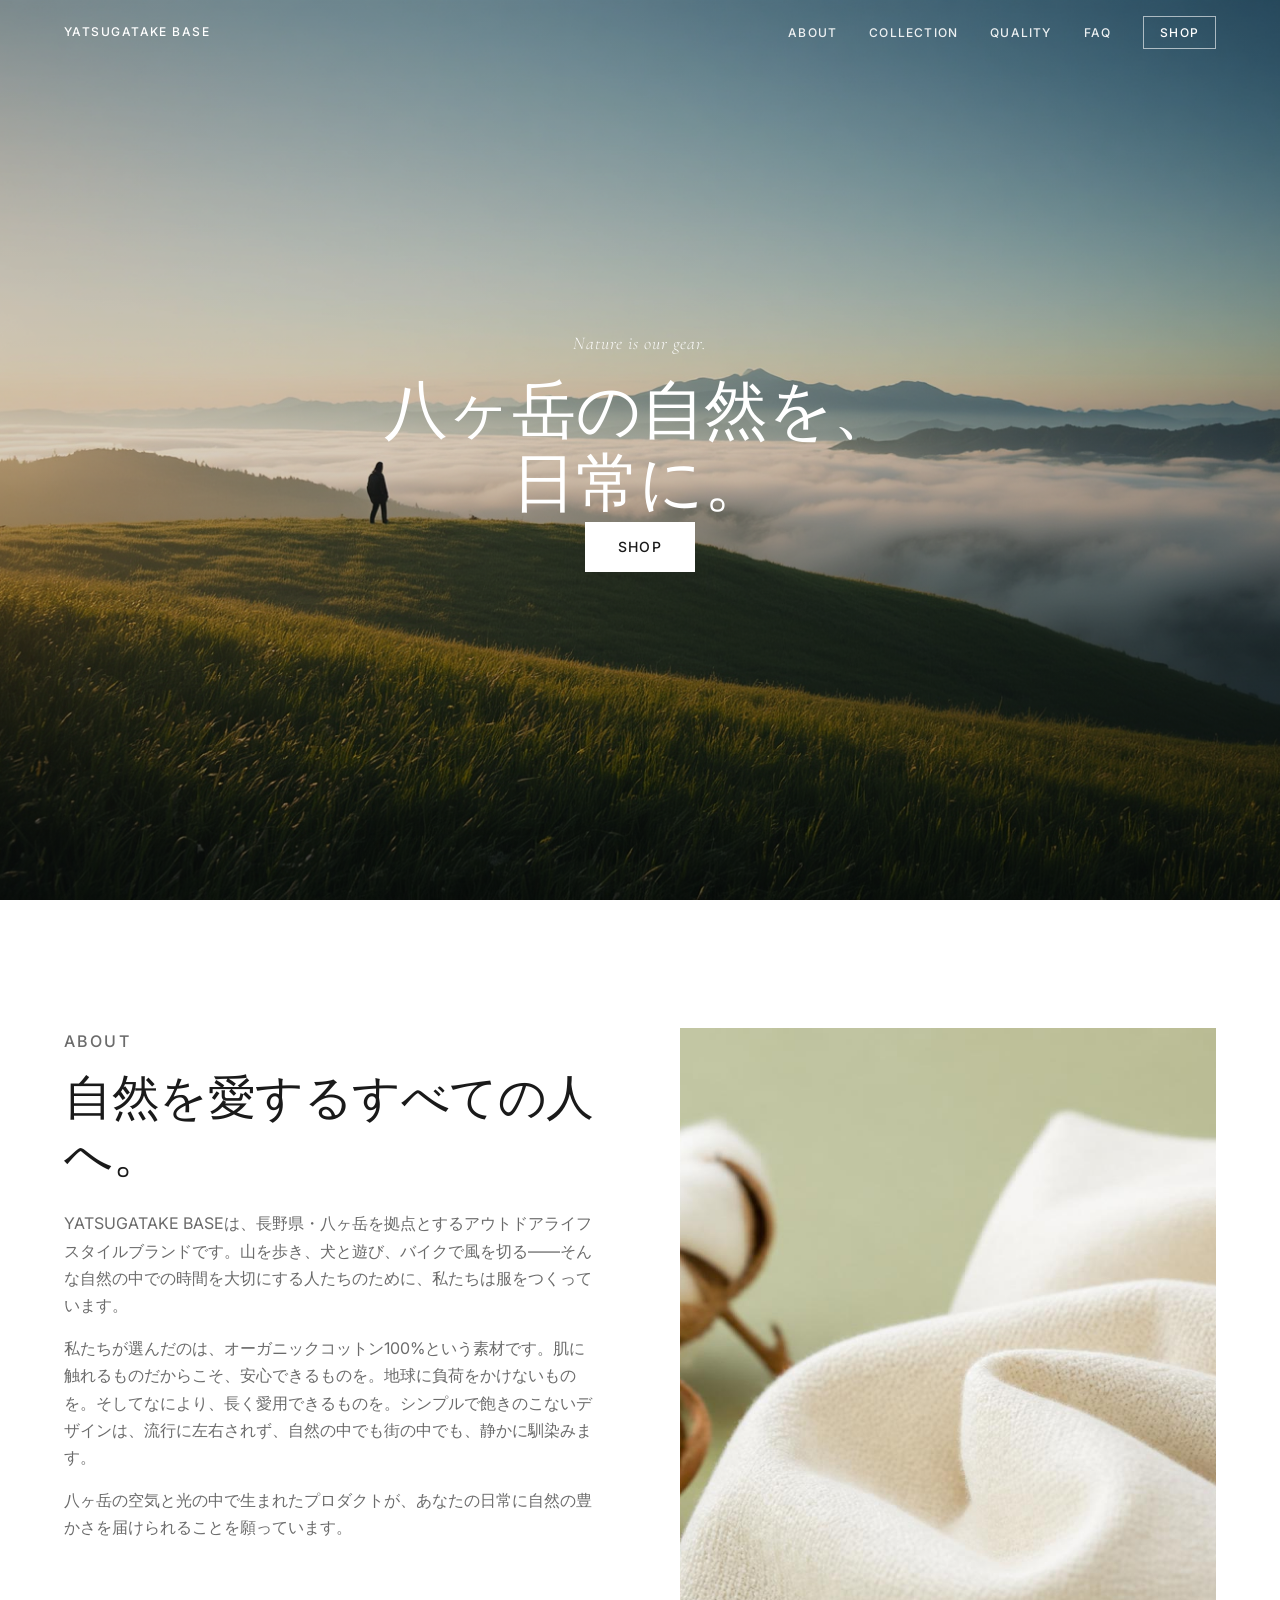
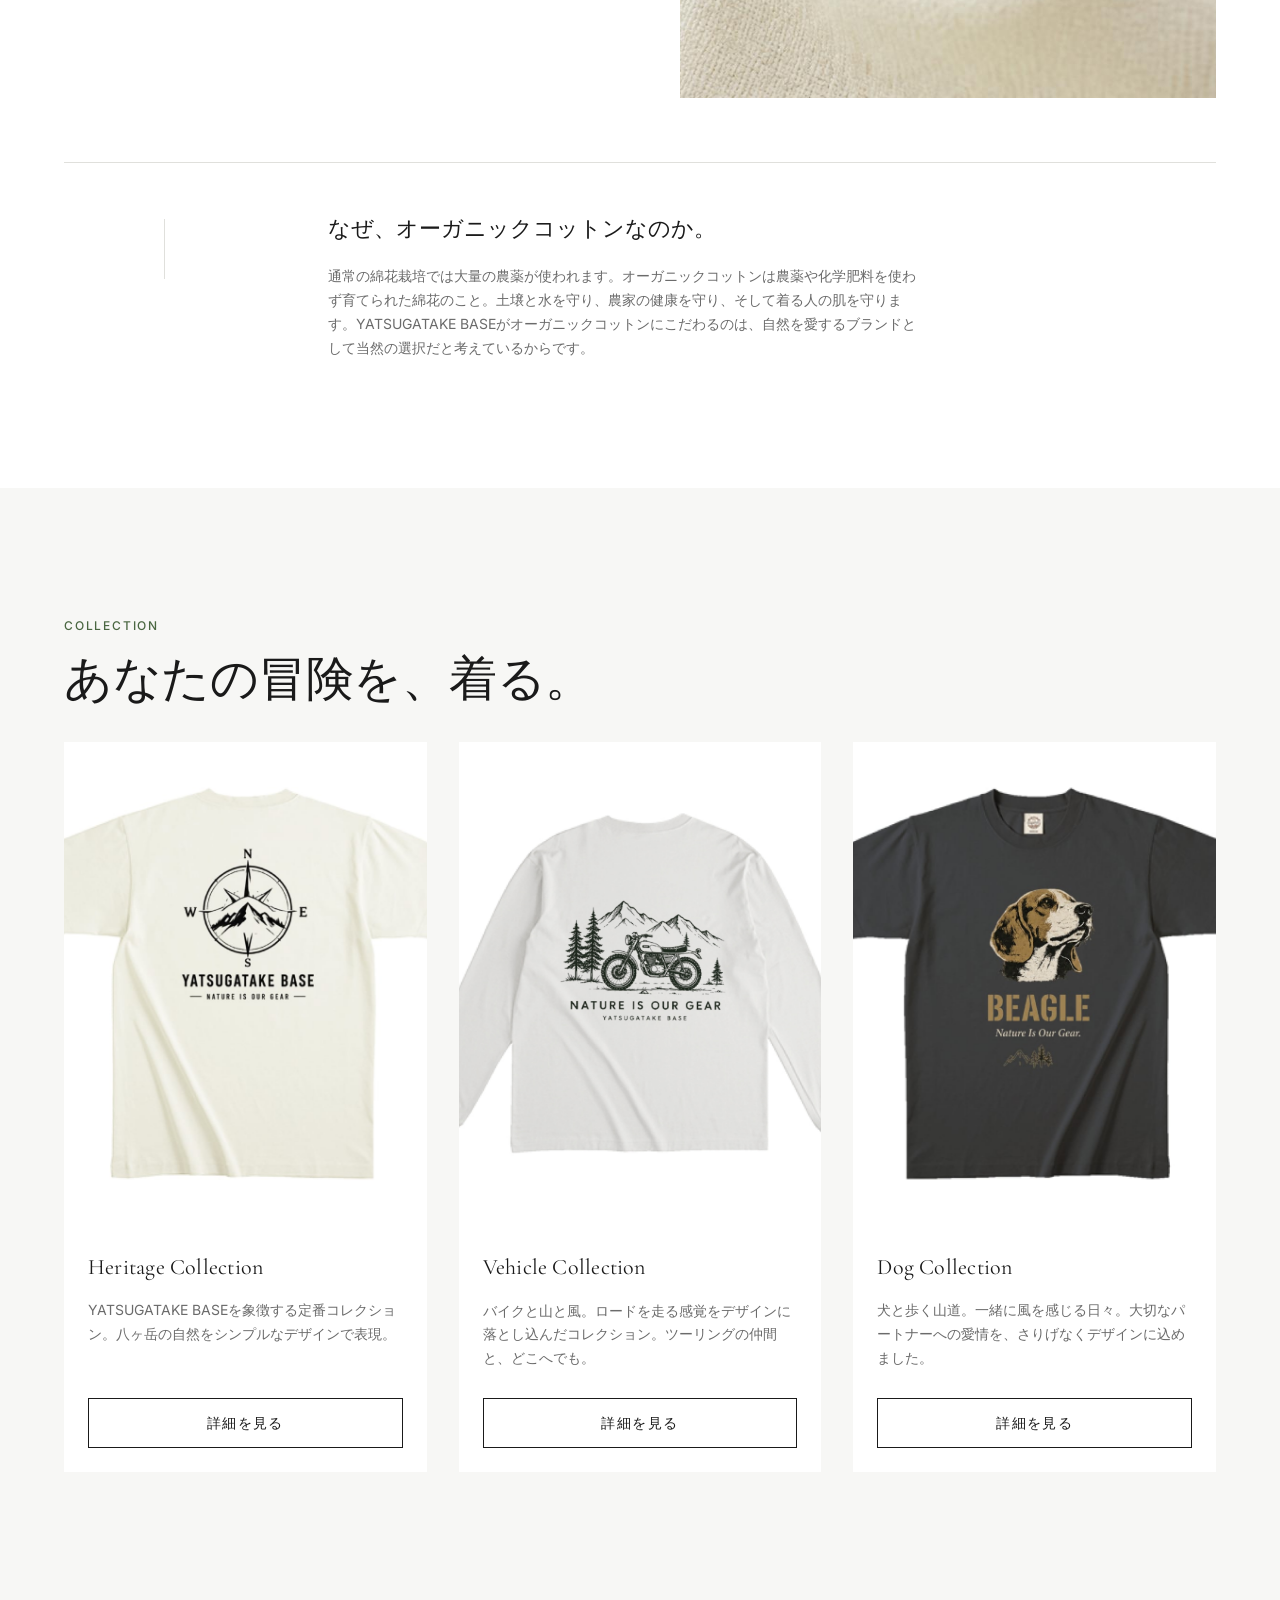
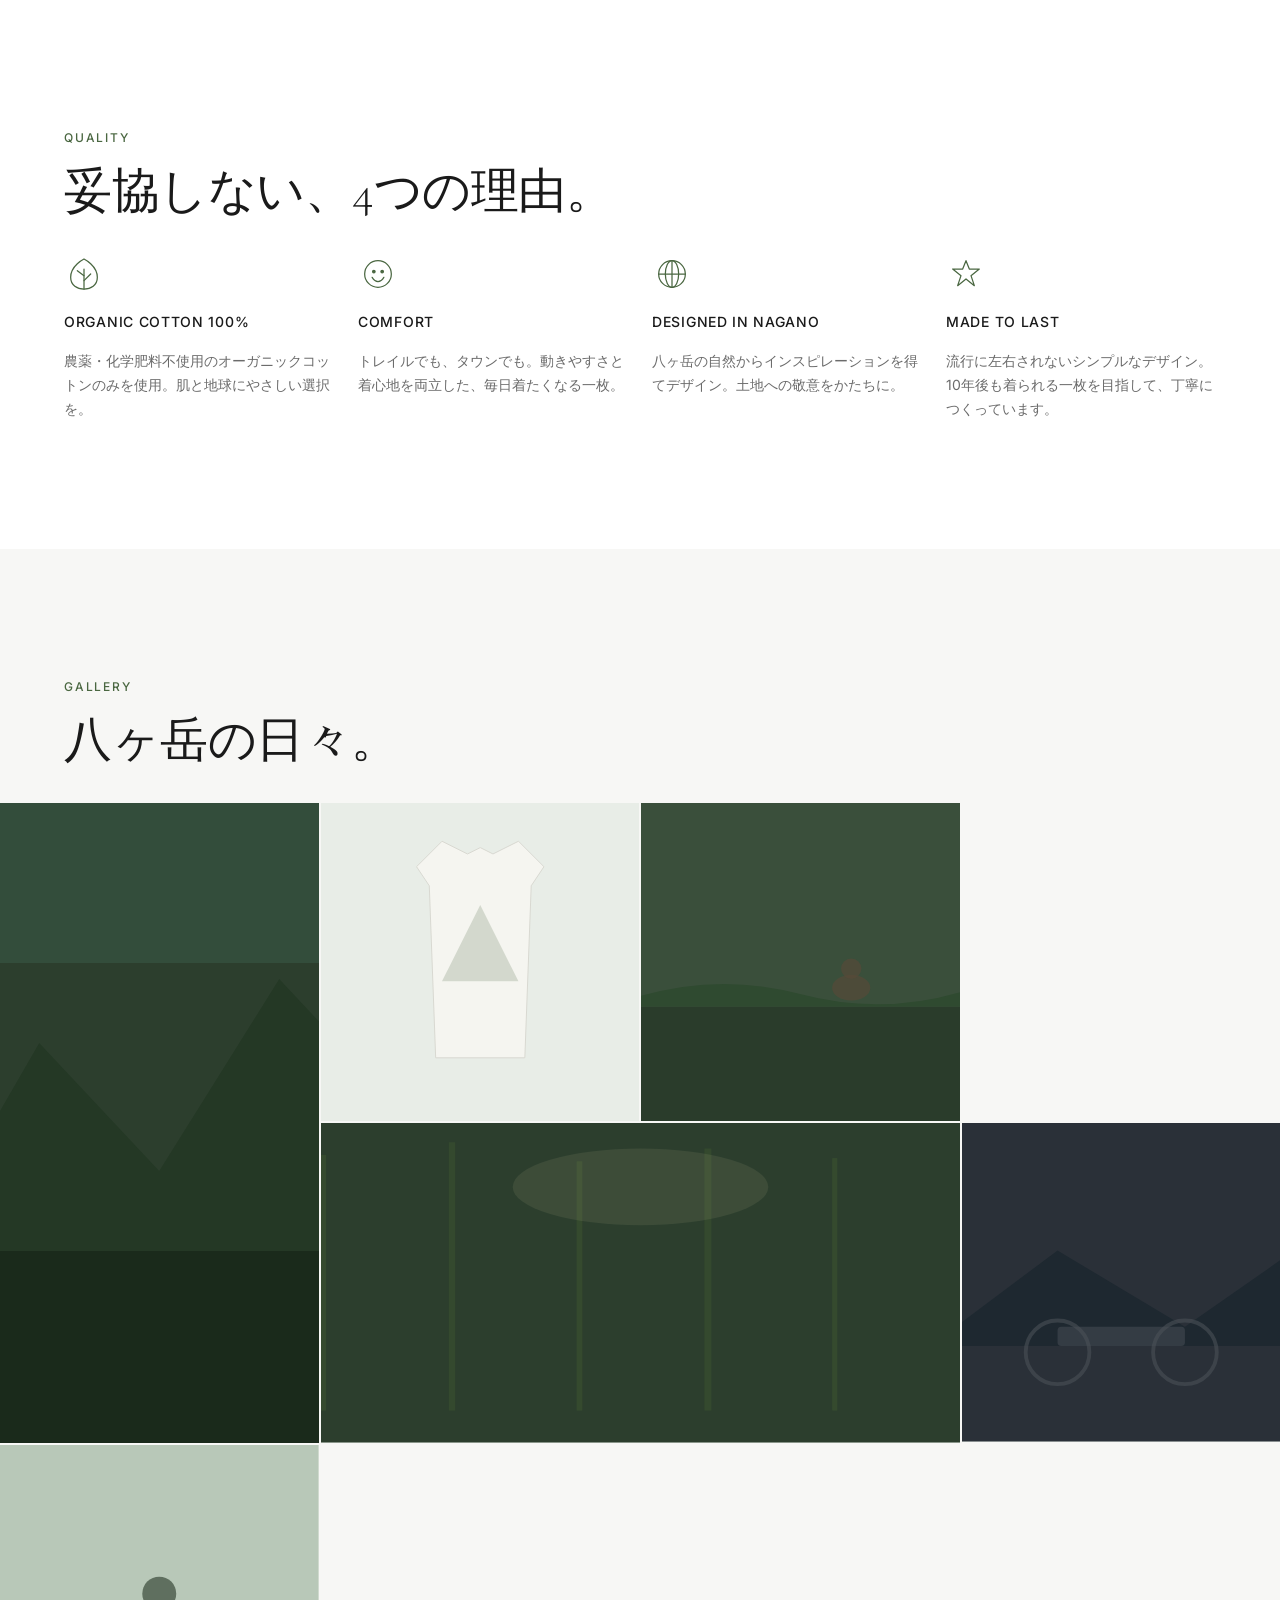
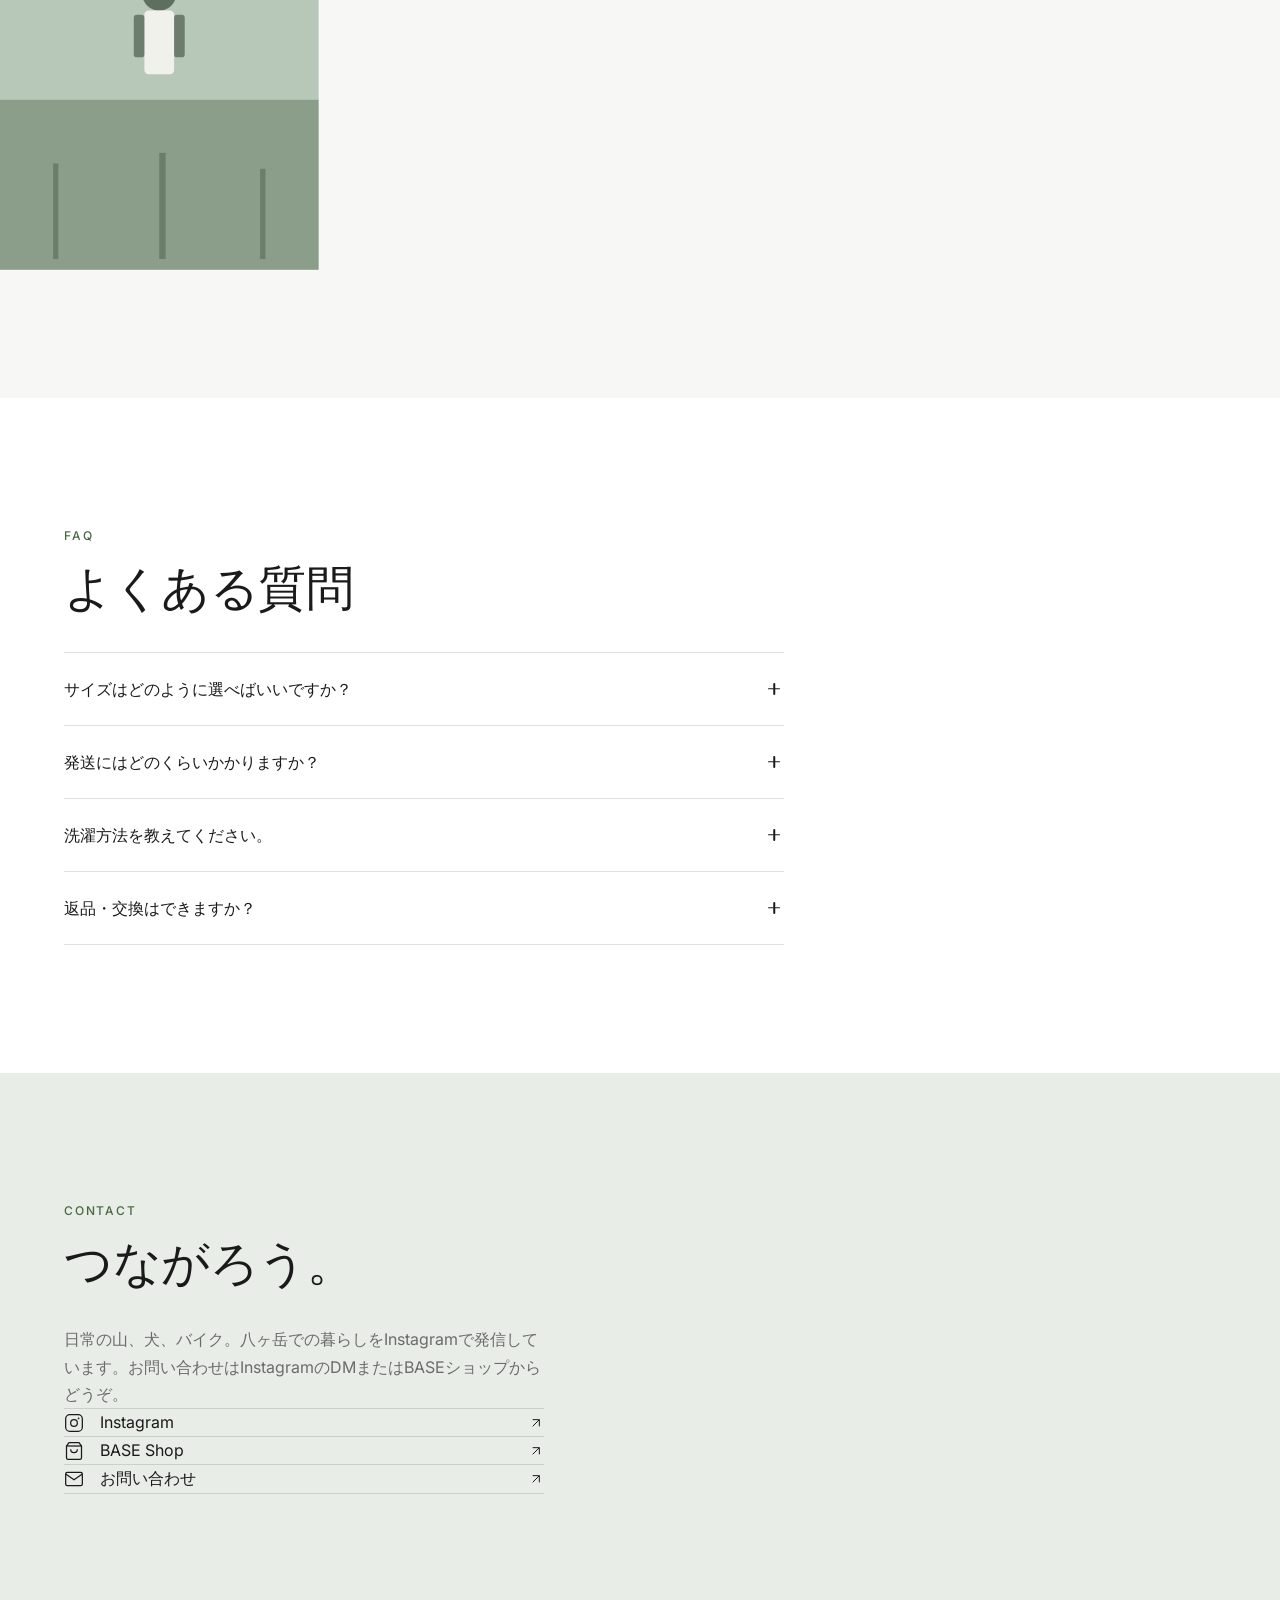
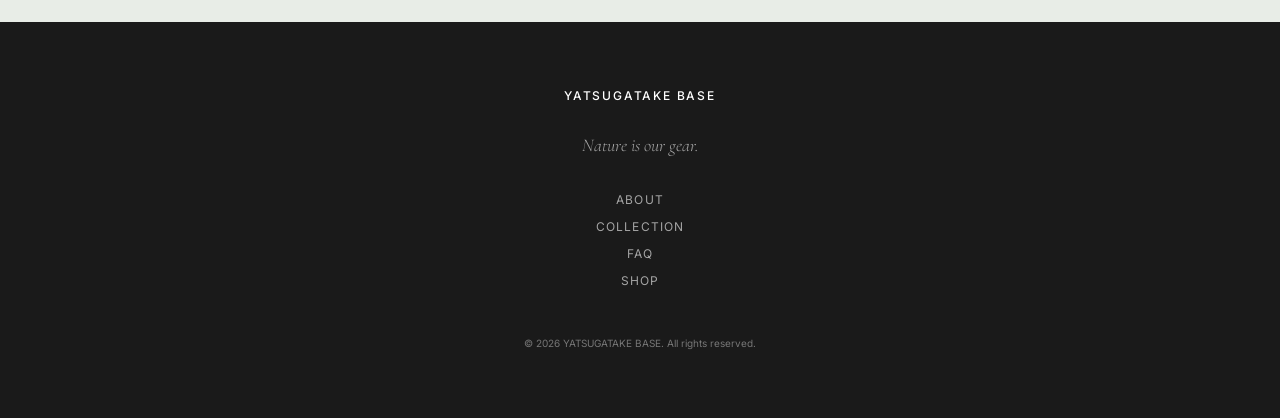
==== index.html @ 4358a11a "お問い合わせメール変更mailto追加" ====
<!DOCTYPE html>
<html lang="ja">
<head>
  <meta charset="UTF-8">
  <meta name="viewport" content="width=device-width, initial-scale=1.0">
  
  <!-- Google Search Console -->
  <meta name="google-site-verification" content="qHilZ-xT5h7CHuc9KNuH-vCm6bvmGzHktxObt4ee-b4" />

  <!-- SEO -->
  <title>YATSUGATAKE BASE | Nature is our gear.</title>
  <meta name="description" content="八ヶ岳の自然を日常に。オーガニックコットン100%のライフスタイルウェアブランド YATSUGATAKE BASE。山と、犬と、自然を愛する人のために。">
  <meta name="keywords" content="八ヶ岳,アウトドア,オーガニックコットン,Tシャツ,ライフスタイルブランド,長野,YATSUGATAKE BASE">
  <meta name="author" content="YATSUGATAKE BASE">

  <!-- OGP -->
  <meta property="og:title" content="YATSUGATAKE BASE | Nature is our gear.">
  <meta property="og:description" content="八ヶ岳の自然を日常に。オーガニックコットン100%のライフスタイルウェアブランド。">
  <meta property="og:type" content="website">
  <meta property="og:url" content="https://yatsugatake-base-site.pages.dev/">

  <!-- フォント -->
  <link rel="preconnect" href="https://fonts.googleapis.com">
  <link rel="preconnect" href="https://fonts.gstatic.com" crossorigin>
  <link href="https://fonts.googleapis.com/css2?family=Cormorant+Garamond:ital,wght@0,300;0,400;1,300;1,400&family=Inter:wght@300;400;500&display=swap" rel="stylesheet">

  <!-- スタイルシート -->
  <link rel="stylesheet" href="css/style.css">
</head>
<body>

  <!-- ============================================================
       ヘッダー / ナビゲーション
  ============================================================ -->
  <header class="site-header" role="banner">
    <div class="header-inner">
      <a href="/" class="logo" aria-label="YATSUGATAKE BASE トップへ">
        YATSUGATAKE BASE
      </a>
      <nav class="global-nav" aria-label="グローバルナビゲーション">
        <ul>
          <li><a href="#about">About</a></li>
          <li><a href="#collection">Collection</a></li>
          <li><a href="#quality">Quality</a></li>
          <li><a href="#faq">FAQ</a></li>
          <li>
            <a href="https://yatsubase.official.ec/items/all/" class="nav-shop-btn" target="_blank" rel="noopener noreferrer">
              Shop
            </a>
          </li>
        </ul>
      </nav>
      <!-- モバイルメニューボタン -->
      <button class="menu-toggle" aria-label="メニューを開く" aria-expanded="false" aria-controls="mobile-menu">
        <span></span>
        <span></span>
      </button>
    </div>
    <!-- モバイルメニュー -->
    <nav class="mobile-menu" id="mobile-menu" aria-label="モバイルナビゲーション" aria-hidden="true">
      <ul>
        <li><a href="#about">About</a></li>
        <li><a href="#collection">Collection</a></li>
        <li><a href="#quality">Quality</a></li>
        <li><a href="#faq">FAQ</a></li>
        <li><a href="https://yatsubase.official.ec/items/all/" target="_blank" rel="noopener noreferrer">Shop</a></li>
      </ul>
    </nav>
  </header>

  <main>

    <!-- ============================================================
         ① Hero
    ============================================================ -->
    <section class="hero" aria-label="メインビジュアル">
      <!-- 実際の運用では <img> タグに差し替えてください -->
      <div class="hero-image">
        <img src="images/hero.jpg" alt="八ヶ岳の雄大な自然の風景" loading="eager">
        <div class="hero-overlay" aria-hidden="true"></div>
      </div>
      <div class="hero-content">
        <p class="hero-tagline">Nature is our gear.</p>
        <h1 class="hero-heading">八ヶ岳の自然を、<br>日常に。</h1>
        <a href="https://yatsubase.official.ec/items/all/" class="btn btn-primary" target="_blank" rel="noopener noreferrer">
          SHOP
        </a>
      </div>
    </section>

    <!-- ============================================================
         ② About
    ============================================================ -->
    <section class="section about" id="about" aria-labelledby="about-heading">
      <div class="container">
        <div class="about-grid">
          <div class="about-text reveal">
            <p class="section-label">About</p>
            <h2 id="about-heading">自然を愛するすべての人へ。</h2>
            <p>YATSUGATAKE BASEは、長野県・八ヶ岳を拠点とするアウトドアライフスタイルブランドです。山を歩き、犬と遊び、バイクで風を切る——そんな自然の中での時間を大切にする人たちのために、私たちは服をつくっています。</p>
            <p>私たちが選んだのは、オーガニックコットン100%という素材です。肌に触れるものだからこそ、安心できるものを。地球に負荷をかけないものを。そしてなにより、長く愛用できるものを。シンプルで飽きのこないデザインは、流行に左右されず、自然の中でも街の中でも、静かに馴染みます。</p>
            <p>八ヶ岳の空気と光の中で生まれたプロダクトが、あなたの日常に自然の豊かさを届けられることを願っています。</p>
          </div>
          <div class="about-image reveal">
            <img src="images/AboutCotton.jpg" alt="オーガニックコットン100%の素材" loading="lazy">
          </div>
        </div>

        <!-- オーガニックコットンについて -->
        <div class="about-organic reveal">
          <div class="organic-line" aria-hidden="true"></div>
          <div class="organic-content">
            <h3>なぜ、オーガニックコットンなのか。</h3>
            <p>通常の綿花栽培では大量の農薬が使われます。オーガニックコットンは農薬や化学肥料を使わず育てられた綿花のこと。土壌と水を守り、農家の健康を守り、そして着る人の肌を守ります。YATSUGATAKE BASEがオーガニックコットンにこだわるのは、自然を愛するブランドとして当然の選択だと考えているからです。</p>
          </div>
        </div>
      </div>
    </section>

    <!-- ============================================================
         ③ Collection
    ============================================================ -->
    <section class="section collection" id="collection" aria-labelledby="collection-heading">
      <div class="container">
        <p class="section-label reveal">Collection</p>
        <h2 id="collection-heading" class="reveal">あなたの冒険を、着る。</h2>
        <div class="collection-grid">

          <!-- Heritage Collection -->
          <article class="collection-card reveal">
            <div class="card-image">
              <img src="images/HeritageCollectionTee.jpg" alt="Heritage Collection Tシャツ。八ヶ岳の自然をモチーフにしたデザイン" loading="lazy">
            </div>
            <div class="card-body">
              <h3>Heritage Collection</h3>
              <p>YATSUGATAKE BASEを象徴する定番コレクション。八ヶ岳の自然をシンプルなデザインで表現。</p>
              <a href="https://yatsubase.official.ec/categories/7392181" class="btn btn-ghost" target="_blank" rel="noopener noreferrer">
                詳細を見る
              </a>
            </div>
          </article>

          <!-- Vehicle Collection -->
          <article class="collection-card reveal">
            <div class="card-image">
              <img src="images/VehicleCollectionTee.jpg" alt="Vehicle Collection Tシャツ。車やバイクをモチーフにしたデザイン" loading="lazy">
            </div>
            <div class="card-body">
              <h3>Vehicle Collection</h3>
              <p>バイクと山と風。ロードを走る感覚をデザインに落とし込んだコレクション。ツーリングの仲間と、どこへでも。</p>
              <a href="https://yatsubase.official.ec/categories/7393930" class="btn btn-ghost" target="_blank" rel="noopener noreferrer">
                詳細を見る
              </a>
            </div>
          </article>

          <!-- Dog Collection -->
          <article class="collection-card reveal">
            <div class="card-image">
              <img src="images/DogCollectionTee.jpg" alt="Dog Collection Tシャツ。犬をモチーフにしたデザイン" loading="lazy">
            </div>
            <div class="card-body">
              <h3>Dog Collection</h3>
              <p>犬と歩く山道。一緒に風を感じる日々。大切なパートナーへの愛情を、さりげなくデザインに込めました。</p>
              <a href="https://yatsubase.official.ec/categories/7392192" class="btn btn-ghost" target="_blank" rel="noopener noreferrer">
                詳細を見る
              </a>
            </div>
          </article>

        </div>
      </div>
    </section>

    <!-- ============================================================
         ④ Quality
    ============================================================ -->
    <section class="section quality" id="quality" aria-labelledby="quality-heading">
      <div class="container">
        <p class="section-label reveal">Quality</p>
        <h2 id="quality-heading" class="reveal">妥協しない、4つの理由。</h2>
        <ul class="quality-grid" role="list">

          <li class="quality-item reveal">
            <div class="quality-icon" aria-hidden="true">
              <!-- 葉のアイコン -->
              <svg viewBox="0 0 48 48" fill="none" stroke="currentColor" stroke-width="1.5" stroke-linecap="round" stroke-linejoin="round">
                <path d="M24 6 C24 6 8 14 8 28 C8 38 16 42 24 42 C32 42 40 38 40 28 C40 14 24 6 24 6 Z"/>
                <path d="M24 42 L24 18"/>
                <path d="M24 26 L16 20"/>
                <path d="M24 32 L32 24"/>
              </svg>
            </div>
            <h3>Organic Cotton 100%</h3>
            <p>農薬・化学肥料不使用のオーガニックコットンのみを使用。肌と地球にやさしい選択を。</p>
          </li>

          <li class="quality-item reveal">
            <div class="quality-icon" aria-hidden="true">
              <!-- 快適さのアイコン -->
              <svg viewBox="0 0 48 48" fill="none" stroke="currentColor" stroke-width="1.5" stroke-linecap="round" stroke-linejoin="round">
                <circle cx="24" cy="24" r="16"/>
                <path d="M17 28 C17 28 20 33 24 33 C28 33 31 28 31 28"/>
                <circle cx="19" cy="21" r="1.5" fill="currentColor"/>
                <circle cx="29" cy="21" r="1.5" fill="currentColor"/>
              </svg>
            </div>
            <h3>Comfort</h3>
            <p>トレイルでも、タウンでも。動きやすさと着心地を両立した、毎日着たくなる一枚。</p>
          </li>

          <li class="quality-item reveal">
            <div class="quality-icon" aria-hidden="true">
              <!-- 日本製デザインアイコン -->
              <svg viewBox="0 0 48 48" fill="none" stroke="currentColor" stroke-width="1.5" stroke-linecap="round" stroke-linejoin="round">
                <circle cx="24" cy="24" r="16"/>
                <line x1="24" y1="8" x2="24" y2="40"/>
                <line x1="8" y1="24" x2="40" y2="24"/>
                <ellipse cx="24" cy="24" rx="8" ry="16"/>
              </svg>
            </div>
            <h3>Designed in Nagano</h3>
            <p>八ヶ岳の自然からインスピレーションを得てデザイン。土地への敬意をかたちに。</p>
          </li>

          <li class="quality-item reveal">
            <div class="quality-icon" aria-hidden="true">
              <!-- 耐久性のアイコン -->
              <svg viewBox="0 0 48 48" fill="none" stroke="currentColor" stroke-width="1.5" stroke-linecap="round" stroke-linejoin="round">
                <path d="M24 8 L28 18 L40 18 L30 26 L34 38 L24 30 L14 38 L18 26 L8 18 L20 18 Z"/>
              </svg>
            </div>
            <h3>Made to Last</h3>
            <p>流行に左右されないシンプルなデザイン。10年後も着られる一枚を目指して、丁寧につくっています。</p>
          </li>

        </ul>
      </div>
    </section>

    <!-- ============================================================
         ⑤ Gallery
    ============================================================ -->
    <section class="section gallery" id="gallery" aria-labelledby="gallery-heading">
      <div class="container">
        <p class="section-label reveal">Gallery</p>
        <h2 id="gallery-heading" class="reveal">八ヶ岳の日々。</h2>
      </div>
      <!-- ギャラリーグリッド（端まで広げるためcontainerの外 -->
      <div class="gallery-grid reveal" role="list">

        <div class="gallery-item gallery-item--tall" role="listitem">
          <div class="image-placeholder gallery-placeholder" role="img" aria-label="八ヶ岳の朝の稜線と雲海">
            <svg viewBox="0 0 600 800" preserveAspectRatio="xMidYMid slice" aria-hidden="true">
              <rect width="600" height="800" fill="#2C3E2D"/>
              <rect y="560" width="600" height="240" fill="#1A2A1B"/>
              <polygon points="0,560 150,300 300,460 450,220 600,380 600,560" fill="#243825"/>
              <rect y="0" width="600" height="200" fill="#3A5C4A" opacity="0.5"/>
            </svg>
          </div>
        </div>

        <div class="gallery-item" role="listitem">
          <div class="image-placeholder gallery-placeholder" role="img" aria-label="オーガニックコットンTシャツの着用イメージ">
            <svg viewBox="0 0 600 500" preserveAspectRatio="xMidYMid slice" aria-hidden="true">
              <rect width="600" height="500" fill="#E8EDE7"/>
              <path d="M200,100 L240,60 L280,80 L300,70 L320,80 L360,60 L400,100 L380,130 L370,400 L230,400 L220,130 Z" fill="#F5F5F0" stroke="#D8D8D0" stroke-width="1.5"/>
              <polygon points="300,160 360,280 240,280" fill="#4A6741" opacity="0.2"/>
            </svg>
          </div>
        </div>

        <div class="gallery-item" role="listitem">
          <div class="image-placeholder gallery-placeholder" role="img" aria-label="犬と一緒に山道を歩く様子">
            <svg viewBox="0 0 600 500" preserveAspectRatio="xMidYMid slice" aria-hidden="true">
              <rect width="600" height="500" fill="#3A4F3B"/>
              <rect y="320" width="600" height="180" fill="#2A3C2B"/>
              <path d="M0,320 Q150,260 300,300 Q450,340 600,280 L600,320 Z" fill="#2F4A30"/>
              <ellipse cx="380" cy="290" rx="30" ry="20" fill="#5A4A38" opacity="0.6"/>
              <circle cx="380" cy="260" r="16" fill="#5A4A38" opacity="0.6"/>
            </svg>
          </div>
        </div>

        <div class="gallery-item gallery-item--wide" role="listitem">
          <div class="image-placeholder gallery-placeholder" role="img" aria-label="八ヶ岳の森と光の様子">
            <svg viewBox="0 0 1200 500" preserveAspectRatio="xMidYMid slice" aria-hidden="true">
              <rect width="1200" height="500" fill="#2C3E2D"/>
              <rect x="100" y="50" width="8" height="400" fill="#3A5030" opacity="0.7"/>
              <rect x="300" y="30" width="10" height="420" fill="#3A5030" opacity="0.6"/>
              <rect x="500" y="60" width="9" height="390" fill="#3A5030" opacity="0.7"/>
              <rect x="700" y="40" width="11" height="410" fill="#3A5030" opacity="0.6"/>
              <rect x="900" y="55" width="8" height="395" fill="#3A5030" opacity="0.7"/>
              <rect x="1100" y="35" width="10" height="415" fill="#3A5030" opacity="0.6"/>
              <ellipse cx="600" cy="100" rx="200" ry="60" fill="#F5E8C0" opacity="0.08"/>
            </svg>
          </div>
        </div>

        <div class="gallery-item" role="listitem">
          <div class="image-placeholder gallery-placeholder" role="img" aria-label="バイクと山のある風景">
            <svg viewBox="0 0 600 500" preserveAspectRatio="xMidYMid slice" aria-hidden="true">
              <rect width="600" height="500" fill="#2A3038"/>
              <polygon points="0,350 200,200 400,320 600,180 600,350" fill="#1E2830"/>
              <circle cx="200" cy="360" r="50" fill="none" stroke="#4A5058" stroke-width="6" opacity="0.6"/>
              <circle cx="400" cy="360" r="50" fill="none" stroke="#4A5058" stroke-width="6" opacity="0.6"/>
              <rect x="200" y="320" width="200" height="30" rx="6" fill="#4A5058" opacity="0.5"/>
            </svg>
          </div>
        </div>

        <div class="gallery-item gallery-item--tall" role="listitem">
          <div class="image-placeholder gallery-placeholder" role="img" aria-label="山頂付近でTシャツを着用している様子">
            <svg viewBox="0 0 600 800" preserveAspectRatio="xMidYMid slice" aria-hidden="true">
              <rect width="600" height="800" fill="#B8C8B8"/>
              <rect y="480" width="600" height="320" fill="#8A9E8A"/>
              <rect x="100" y="600" width="10" height="180" fill="#6A7E6A"/>
              <rect x="300" y="580" width="12" height="200" fill="#6A7E6A"/>
              <rect x="490" y="610" width="10" height="170" fill="#6A7E6A"/>
              <!-- 人物シルエット -->
              <circle cx="300" cy="280" r="32" fill="#3A4A3A" opacity="0.7"/>
              <rect x="272" y="312" width="56" height="120" rx="8" fill="#F5F5F0" opacity="0.9"/>
              <rect x="252" y="320" width="20" height="80" rx="6" fill="#3A4A3A" opacity="0.6"/>
              <rect x="328" y="320" width="20" height="80" rx="6" fill="#3A4A3A" opacity="0.6"/>
            </svg>
          </div>
        </div>

      </div>
    </section>

    <!-- ============================================================
         ⑥ FAQ
    ============================================================ -->
    <section class="section faq" id="faq" aria-labelledby="faq-heading">
      <div class="container">
        <p class="section-label reveal">FAQ</p>
        <h2 id="faq-heading" class="reveal">よくある質問</h2>
        <dl class="faq-list reveal">

          <div class="faq-item">
            <dt>
              <button class="faq-question" aria-expanded="false" aria-controls="faq-answer-1">
                サイズはどのように選べばいいですか？
                <span class="faq-icon" aria-hidden="true"></span>
              </button>
            </dt>
            <dd class="faq-answer" id="faq-answer-1" hidden>
              <p>商品ページに各アイテムのサイズ表（着丈・身幅・肩幅・袖丈）を記載しています。YATSUGATAKE BASEのTシャツは若干小さめです。普段のサイズより1サイズ大きめをお選びいただくか、実寸をご確認の上ご注文ください。迷われた場合はお気軽にInstagramのDMまたはBASEのメッセージ機能でご相談ください。</p>
            </dd>
          </div>

          <div class="faq-item">
            <dt>
              <button class="faq-question" aria-expanded="false" aria-controls="faq-answer-2">
                発送にはどのくらいかかりますか？
                <span class="faq-icon" aria-hidden="true"></span>
              </button>
            </dt>
            <dd class="faq-answer" id="faq-answer-2" hidden>
              <p>通常ご注文から１週間ほどで発送いたします。オンラインショップの商品はすべて受注生産のためご注文から発送までお時間をいただいております。</p>
            </dd>
          </div>

          <div class="faq-item">
            <dt>
              <button class="faq-question" aria-expanded="false" aria-controls="faq-answer-3">
                洗濯方法を教えてください。
                <span class="faq-icon" aria-hidden="true"></span>
              </button>
            </dt>
            <dd class="faq-answer" id="faq-answer-3" hidden>
              <p>洗濯機使用可能です（ネットに入れて洗濯機の弱水流またはデリケートコースを推奨）。30℃以下の水温で洗ってください。乾燥機のご使用は縮みの原因となるためお避けください。直射日光を避け、陰干しをお勧めします。プリント部分を裏返して洗うとより長持ちします。</p>
            </dd>
          </div>

          <div class="faq-item">
            <dt>
              <button class="faq-question" aria-expanded="false" aria-controls="faq-answer-4">
                返品・交換はできますか？
                <span class="faq-icon" aria-hidden="true"></span>
              </button>
            </dt>
            <dd class="faq-answer" id="faq-answer-4" hidden>
              <p>基本的にお客様ご理由でのキャンセル、返品交換は承っておりません。お届け商品に不備があった際は商品到着後7日間まで返品交換の対応を承ります。</p>
            </dd>
          </div>
 <!-- ============================================================
          <div class="faq-item">
            <dt>
              <button class="faq-question" aria-expanded="false" aria-controls="faq-answer-5">
                オーガニックコットンの認証はありますか？
                <span class="faq-icon" aria-hidden="true"></span>
              </button>
            </dt>
            <dd class="faq-answer" id="faq-answer-5" hidden>
              <p>使用するオーガニックコットンは、国際的な有機農業基準に基づいて生産されたものを使用しています。素材の詳細については、随時ブログやSNSでもお伝えしていきます。</p>
            </dd>
          </div>
 ============================================================ -->
        </dl>
      </div>
    </section>

    <!-- ============================================================
         ⑦ Contact
    ============================================================ -->
    <section class="section contact" id="contact" aria-labelledby="contact-heading">
      <div class="container">
        <p class="section-label reveal">Contact</p>
        <h2 id="contact-heading" class="reveal">つながろう。</h2>
        <p class="contact-desc reveal">日常の山、犬、バイク。八ヶ岳での暮らしをInstagramで発信しています。お問い合わせはInstagramのDMまたはBASEショップからどうぞ。</p>

        <ul class="contact-links reveal" role="list">
          <li>
            <a href="https://www.instagram.com/yatsugatake_base2026" class="contact-link" target="_blank" rel="noopener noreferrer" aria-label="Instagram（外部リンク）">
              <svg class="contact-link-icon" viewBox="0 0 24 24" fill="none" stroke="currentColor" stroke-width="1.5" aria-hidden="true">
                <rect x="2" y="2" width="20" height="20" rx="5" ry="5"/>
                <circle cx="12" cy="12" r="4"/>
                <circle cx="17.5" cy="6.5" r="1" fill="currentColor" stroke="none"/>
              </svg>
              <span>Instagram</span>
              <svg class="contact-link-arrow" viewBox="0 0 24 24" fill="none" stroke="currentColor" stroke-width="1.5" aria-hidden="true">
                <path d="M7 17L17 7M17 7H7M17 7V17"/>
              </svg>
            </a>
          </li>
          <li>
            <a href="https://yatsubase.official.ec/" class="contact-link" target="_blank" rel="noopener noreferrer" aria-label="BASEショップ（外部リンク）">
              <svg class="contact-link-icon" viewBox="0 0 24 24" fill="none" stroke="currentColor" stroke-width="1.5" aria-hidden="true">
                <path d="M6 2L3 6v14a2 2 0 002 2h14a2 2 0 002-2V6l-3-4z"/>
                <line x1="3" y1="6" x2="21" y2="6"/>
                <path d="M16 10a4 4 0 01-8 0"/>
              </svg>
              <span>BASE Shop</span>
              <svg class="contact-link-arrow" viewBox="0 0 24 24" fill="none" stroke="currentColor" stroke-width="1.5" aria-hidden="true">
                <path d="M7 17L17 7M17 7H7M17 7V17"/>
              </svg>
            </a>
          </li>
          <li>
            <a href="mailto:yatsugatakebase2026@gmail.com" class="contact-link" aria-label="メールでお問い合わせ">
              <svg class="contact-link-icon" viewBox="0 0 24 24" fill="none" stroke="currentColor" stroke-width="1.5" aria-hidden="true">
                <path d="M4 4h16c1.1 0 2 .9 2 2v12c0 1.1-.9 2-2 2H4c-1.1 0-2-.9-2-2V6c0-1.1.9-2 2-2z"/>
                <polyline points="22,6 12,13 2,6"/>
              </svg>
              <span>お問い合わせ</span>
              <svg class="contact-link-arrow" viewBox="0 0 24 24" fill="none" stroke="currentColor" stroke-width="1.5" aria-hidden="true">
                <path d="M7 17L17 7M17 7H7M17 7V17"/>
              </svg>
            </a>
          </li>
        </ul>
      </div>
    </section>

  </main>

  <!-- ============================================================
       フッター
  ============================================================ -->
  <footer class="site-footer" role="contentinfo">
    <div class="container">
      <div class="footer-inner">
        <p class="footer-logo">YATSUGATAKE BASE</p>
        <p class="footer-tagline">Nature is our gear.</p>
        <nav aria-label="フッターナビゲーション">
          <ul class="footer-nav">
            <li><a href="#about">About</a></li>
            <li><a href="#collection">Collection</a></li>
            <li><a href="#faq">FAQ</a></li>
            <li><a href="https://yatsubase.official.ec/items/all/" target="_blank" rel="noopener noreferrer">Shop</a></li>
          </ul>
        </nav>
        <p class="footer-copy">
          <small>© 2026 YATSUGATAKE BASE. All rights reserved.</small>
        </p>
      </div>
    </div>
  </footer>

  <!-- JavaScript -->
  <script src="js/main.js"></script>
</body>
</html>
---- css/style.css ----
/* ============================================================
   YATSUGATAKE BASE â€” Brand Site Stylesheet
   Design: Mobile-first, minimal, nature-inspired
   ============================================================ */

/* ============================================================
   Custom Properties (ãƒ‡ã‚¶ã‚¤ãƒ³ãƒˆãƒ¼ã‚¯ãƒ³)
============================================================ */
:root {
  /* Color */
  --color-white:      #FFFFFF;
  --color-off-white:  #F7F7F5;
  --color-ink:        #1A1A1A;
  --color-stone:      #6B6B6B;
  --color-sage:       #4A6741;
  --color-sage-light: #E8EDE7;
  --color-border:     #E0E0DC;

  /* Typography */
  --font-display: 'Cormorant Garamond', Georgia, serif;
  --font-body:    'Inter', -apple-system, BlinkMacSystemFont, sans-serif;

  /* Type scale */
  --text-xs:   0.75rem;   /* 12px */
  --text-sm:   0.875rem;  /* 14px */
  --text-base: 1rem;      /* 16px */
  --text-lg:   1.125rem;  /* 18px */
  --text-xl:   1.375rem;  /* 22px */
  --text-2xl:  1.75rem;   /* 28px */
  --text-3xl:  2.25rem;   /* 36px */
  --text-4xl:  3rem;      /* 48px */
  --text-5xl:  4rem;      /* 64px */

  /* Spacing */
  --space-1:   0.25rem;
  --space-2:   0.5rem;
  --space-3:   0.75rem;
  --space-4:   1rem;
  --space-6:   1.5rem;
  --space-8:   2rem;
  --space-12:  3rem;
  --space-16:  4rem;
  --space-20:  5rem;
  --space-24:  6rem;
  --space-32:  8rem;

  /* Layout */
  --max-width: 1200px;
  --header-h:  64px;

  /* Transition */
  --ease: cubic-bezier(0.4, 0, 0.2, 1);
}

/* ============================================================
   Reset & Base
============================================================ */
*, *::before, *::after {
  box-sizing: border-box;
  margin: 0;
  padding: 0;
}

html {
  font-size: 16px;
  scroll-behavior: smooth;
  -webkit-text-size-adjust: 100%;
}

body {
  font-family: var(--font-body);
  font-size: var(--text-base);
  line-height: 1.7;
  color: var(--color-ink);
  background-color: var(--color-white);
  -webkit-font-smoothing: antialiased;
  -moz-osx-font-smoothing: grayscale;
}

/* ã‚¢ã‚¯ã‚»ã‚·ãƒ“ãƒªãƒ†ã‚£: ãƒ•ã‚©ãƒ¼ã‚«ã‚¹è¡¨ç¤º */
:focus-visible {
  outline: 2px solid var(--color-sage);
  outline-offset: 3px;
}

/* ãƒªãƒ³ã‚¯ */
a {
  color: inherit;
  text-decoration: none;
}

/* ãƒªã‚¹ãƒˆ */
ul, ol {
  list-style: none;
}

/* ç”»åƒ */
img {
  max-width: 100%;
  height: auto;
  display: block;
}

/* SVG */
svg {
  display: block;
}

/* ãƒ¢ãƒ¼ã‚·ãƒ§ãƒ³è»½æ¸›è¨­å®š */
@media (prefers-reduced-motion: reduce) {
  html { scroll-behavior: auto; }
  *, *::before, *::after {
    animation-duration: 0.01ms !important;
    transition-duration: 0.01ms !important;
  }
}

/* ============================================================
   ãƒ¬ã‚¤ã‚¢ã‚¦ãƒˆå…±é€š
============================================================ */
.container {
  width: 100%;
  max-width: var(--max-width);
  margin: 0 auto;
  padding: 0 var(--space-6);
}

.section {
  padding: var(--space-20) 0;
}

/* ã‚»ã‚¯ã‚·ãƒ§ãƒ³ãƒ©ãƒ™ãƒ«ï¼ˆå°ã•ã„å¤§æ–‡å­—ã®ã‚­ãƒ£ãƒ—ã‚·ãƒ§ãƒ³ï¼‰ */
.section-label {
  font-family: var(--font-body);
  font-size: var(--text-xs);
  font-weight: 500;
  letter-spacing: 0.15em;
  text-transform: uppercase;
  color: var(--color-sage);
  margin-bottom: var(--space-4);
}

/* ã‚»ã‚¯ã‚·ãƒ§ãƒ³è¦‹å‡ºã— */
.section h2 {
  font-family: var(--font-display);
  font-weight: 300;
  font-size: var(--text-3xl);
  line-height: 1.2;
  letter-spacing: -0.01em;
  margin-bottom: var(--space-8);
}

/* ============================================================
   ã‚¹ã‚¯ãƒ­ãƒ¼ãƒ«è¡¨ç¤ºã‚¢ãƒ‹ãƒ¡ãƒ¼ã‚·ãƒ§ãƒ³
============================================================ */
.reveal {
  opacity: 0;
  transform: translateY(20px);
  transition: opacity 0.7s var(--ease), transform 0.7s var(--ease);
}

.reveal.is-visible {
  opacity: 1;
  transform: translateY(0);
}

/* ============================================================
   ãƒœã‚¿ãƒ³
============================================================ */
.btn {
  display: inline-block;
  padding: var(--space-3) var(--space-8);
  font-family: var(--font-body);
  font-size: var(--text-sm);
  font-weight: 500;
  letter-spacing: 0.1em;
  text-transform: uppercase;
  border: 1px solid transparent;
  cursor: pointer;
  transition: background-color 0.2s var(--ease),
              color 0.2s var(--ease),
              border-color 0.2s var(--ease);
  text-align: center;
}

/* ãƒ—ãƒ©ã‚¤ãƒžãƒªï¼ˆç™½æ–‡å­—ãƒ»å¡—ã‚Šï¼‰ */
.btn-primary {
  background-color: var(--color-white);
  color: var(--color-ink);
  border-color: var(--color-white);
}

.btn-primary:hover {
  background-color: transparent;
  color: var(--color-white);
}

/* ã‚´ãƒ¼ã‚¹ãƒˆï¼ˆæž ç·šã®ã¿ï¼‰ */
.btn-ghost {
  background-color: transparent;
  color: var(--color-ink);
  border-color: var(--color-ink);
}

.btn-ghost:hover {
  background-color: var(--color-ink);
  color: var(--color-white);
}

/* ============================================================
   ãƒ˜ãƒƒãƒ€ãƒ¼
============================================================ */
.site-header {
  position: fixed;
  top: 0;
  left: 0;
  right: 0;
  z-index: 100;
  background-color: transparent;
  transition: background-color 0.3s var(--ease),
              box-shadow 0.3s var(--ease);
}

/* ã‚¹ã‚¯ãƒ­ãƒ¼ãƒ«å¾Œã«ãƒ˜ãƒƒãƒ€ãƒ¼ã«èƒŒæ™¯ã‚’ã¤ã‘ã‚‹ï¼ˆJSã§åˆ¶å¾¡ï¼‰ */
.site-header.is-scrolled {
  background-color: rgba(255, 255, 255, 0.96);
  box-shadow: 0 1px 0 var(--color-border);
}

.site-header.is-scrolled .logo,
.site-header.is-scrolled .global-nav a {
  color: var(--color-ink);
}

.site-header.is-scrolled .nav-shop-btn {
  border-color: var(--color-ink);
  color: var(--color-ink);
}

.header-inner {
  max-width: var(--max-width);
  margin: 0 auto;
  padding: 0 var(--space-6);
  height: var(--header-h);
  display: flex;
  align-items: center;
  justify-content: space-between;
}

/* ãƒ­ã‚´ */
.logo {
  font-family: var(--font-body);
  font-size: var(--text-xs);
  font-weight: 500;
  letter-spacing: 0.12em;
  text-transform: uppercase;
  color: var(--color-white);
  transition: color 0.3s var(--ease);
}

/* ãƒ‡ã‚¹ã‚¯ãƒˆãƒƒãƒ—ãƒŠãƒ“ */
.global-nav {
  display: none; /* ãƒ¢ãƒã‚¤ãƒ«ã§ã¯éžè¡¨ç¤º */
}

.global-nav ul {
  display: flex;
  align-items: center;
  gap: var(--space-8);
}

.global-nav a {
  font-size: var(--text-xs);
  font-weight: 500;
  letter-spacing: 0.1em;
  text-transform: uppercase;
  color: rgba(255, 255, 255, 0.9);
  transition: color 0.2s var(--ease);
}

.global-nav a:hover {
  color: var(--color-white);
}

/* ã‚·ãƒ§ãƒƒãƒ—ãƒœã‚¿ãƒ³ï¼ˆãƒ˜ãƒƒãƒ€ãƒ¼å†…ï¼‰ */
.nav-shop-btn {
  padding: var(--space-2) var(--space-4);
  border: 1px solid rgba(255, 255, 255, 0.6);
  color: var(--color-white) !important;
  transition: background-color 0.2s var(--ease),
              border-color 0.2s var(--ease) !important;
}

.nav-shop-btn:hover {
  background-color: rgba(255, 255, 255, 0.15) !important;
  border-color: var(--color-white) !important;
}

/* ãƒãƒ³ãƒãƒ¼ã‚¬ãƒ¼ãƒ¡ãƒ‹ãƒ¥ãƒ¼ãƒœã‚¿ãƒ³ */
.menu-toggle {
  display: flex;
  flex-direction: column;
  justify-content: center;
  gap: 5px;
  width: 32px;
  height: 32px;
  background: none;
  border: none;
  cursor: pointer;
  padding: 0;
}

.menu-toggle span {
  display: block;
  width: 22px;
  height: 1.5px;
  background-color: var(--color-white);
  transition: transform 0.25s var(--ease),
              opacity 0.25s var(--ease),
              background-color 0.3s var(--ease);
}

.site-header.is-scrolled .menu-toggle span {
  background-color: var(--color-ink);
}

/* ãƒãƒ³ãƒãƒ¼ã‚¬ãƒ¼ â†’ Ã— */
.menu-toggle[aria-expanded="true"] span:first-child {
  transform: translateY(6.5px) rotate(45deg);
}

.menu-toggle[aria-expanded="true"] span:last-child {
  transform: translateY(-6.5px) rotate(-45deg);
}

/* ãƒ¢ãƒã‚¤ãƒ«ãƒ¡ãƒ‹ãƒ¥ãƒ¼ */
.mobile-menu {
  background-color: var(--color-white);
  border-top: 1px solid var(--color-border);
  overflow: hidden;
  max-height: 0;
  transition: max-height 0.35s var(--ease);
}

.mobile-menu:not([aria-hidden="true"]) {
  max-height: 400px;
}

.mobile-menu ul {
  padding: var(--space-6);
  display: flex;
  flex-direction: column;
  gap: var(--space-6);
}

.mobile-menu a {
  font-size: var(--text-sm);
  font-weight: 500;
  letter-spacing: 0.1em;
  text-transform: uppercase;
  color: var(--color-ink);
}

/* ============================================================
   â‘  Hero
============================================================ */
.hero {
  position: relative;
  height: 100svh; /* ã‚¹ãƒžãƒ›ã§æ­£ç¢ºãªãƒ“ãƒ¥ãƒ¼ãƒãƒ¼ãƒˆé«˜ã• */
  min-height: 600px;
  display: flex;
  align-items: center;
  justify-content: center;
  overflow: hidden;
}

.hero-image {
  position: absolute;
  inset: 0;
  z-index: 0;
}

.hero-image img {
  width: 100%;
  height: 100%;
  object-fit: cover;
  object-position: center;
}

.hero-placeholder {
  width: 100%;
  height: 100%;
  object-fit: cover;
}

/* å®Ÿéš›ã®å†™çœŸã«å·®ã—æ›¿ãˆã‚‹å ´åˆã¯ã“ã®ã‚¹ã‚¿ã‚¤ãƒ«ã‚’ä½¿ç”¨:
.hero-image img {
  width: 100%;
  height: 100%;
  object-fit: cover;
  object-position: center;
}
*/

/* ã‚ªãƒ¼ãƒãƒ¼ãƒ¬ã‚¤: å†™çœŸã®ä¸Šã«è–„æš—ã„å¹•ã‚’ã‹ã‘ã¦ãƒ†ã‚­ã‚¹ãƒˆã‚’èª­ã¿ã‚„ã™ã */
.hero-overlay {
  position: absolute;
  inset: 0;
  background: linear-gradient(
    to bottom,
    rgba(0, 0, 0, 0.25) 0%,
    rgba(0, 0, 0, 0.15) 50%,
    rgba(0, 0, 0, 0.4)  100%
  );
}

.hero-content {
  position: relative;
  z-index: 1;
  text-align: center;
  color: var(--color-white);
  padding: 0 var(--space-6);
}

.hero-tagline {
  font-family: var(--font-display);
  font-weight: 300;
  font-style: italic;
  font-size: var(--text-lg);
  letter-spacing: 0.05em;
  margin-bottom: var(--space-4);
  opacity: 0.9;
}

.hero-heading {
  font-family: var(--font-display);
  font-weight: 300;
  font-size: var(--text-4xl);
  line-height: 1.15;
  letter-spacing: -0.01em;
  margin-bottom: var(--space-10);
}

/* ============================================================
   â‘¡ About
============================================================ */
.about {
  background-color: var(--color-white);
}

.about-grid {
  display: grid;
  gap: var(--space-12);
  margin-bottom: var(--space-16);
}

.about-text h2 {
  margin-bottom: var(--space-6);
}

.about-text p {
  color: var(--color-stone);
  margin-bottom: var(--space-4);
  font-size: var(--text-base);
}

.about-text p:last-child {
  margin-bottom: 0;
}

.about-image {
  width: 100%;
  max-width: 480px;
  margin: 0 auto;
}

.about-image img {
  width: 100%;
  height: 100%;
  object-fit: cover;
  object-position: center;
  aspect-ratio: 4/5;
}

.image-placeholder {
  width: 100%;
  aspect-ratio: 4/5;
  overflow: hidden;
  background-color: var(--color-sage-light);
}

.image-placeholder svg {
  width: 100%;
  height: 100%;
}

/* ã‚ªãƒ¼ã‚¬ãƒ‹ãƒƒã‚¯ã‚³ãƒƒãƒˆãƒ³èª¬æ˜Ž */
.about-organic {
  border-top: 1px solid var(--color-border);
  padding-top: var(--space-12);
  display: grid;
  gap: var(--space-6);
}

.organic-line {
  display: none; /* ãƒ‡ã‚¹ã‚¯ãƒˆãƒƒãƒ—ã§ã®ã¿è¡¨ç¤º */
}

.organic-content h3 {
  font-family: var(--font-display);
  font-weight: 300;
  font-size: var(--text-xl);
  margin-bottom: var(--space-4);
}

.organic-content p {
  color: var(--color-stone);
  font-size: var(--text-sm);
  max-width: 600px;
}

/* ============================================================
   â‘¢ Collection
============================================================ */
.collection {
  background-color: var(--color-off-white);
}

.collection-grid {
  display: grid;
  gap: var(--space-8);
}

.collection-card {
  background-color: var(--color-white);
  display: flex;
  flex-direction: column;
}

.card-image {
  width: 100%;
  aspect-ratio: 3/4;
  overflow: hidden;
  background-color: var(--color-off-white);
}

.card-image img {
  width: 100%;
  height: 100%;
  object-fit: cover;
  object-position: center;
}

.card-image svg {
  width: 100%;
  height: 100%;
}

.card-body {
  padding: var(--space-6);
  display: flex;
  flex-direction: column;
  gap: var(--space-3);
  flex: 1;
}

.card-body h3 {
  font-family: var(--font-display);
  font-weight: 400;
  font-size: var(--text-xl);
  letter-spacing: 0.01em;
}

.card-body p {
  font-size: var(--text-sm);
  color: var(--color-stone);
  line-height: 1.7;
  flex: 1;
  margin-bottom: var(--space-4);
}

/* ============================================================
   â‘£ Quality
============================================================ */
.quality {
  background-color: var(--color-white);
}

.quality-grid {
  display: grid;
  grid-template-columns: 1fr 1fr;
  gap: var(--space-8) var(--space-6);
}

.quality-item {
  display: flex;
  flex-direction: column;
  gap: var(--space-4);
}

.quality-icon {
  width: 40px;
  height: 40px;
  color: var(--color-sage);
}

.quality-icon svg {
  width: 40px;
  height: 40px;
}

.quality-item h3 {
  font-family: var(--font-body);
  font-weight: 500;
  font-size: var(--text-sm);
  letter-spacing: 0.05em;
  text-transform: uppercase;
}

.quality-item p {
  font-size: var(--text-sm);
  color: var(--color-stone);
  line-height: 1.7;
}

/* ============================================================
   â‘¤ Gallery
============================================================ */
.gallery {
  background-color: var(--color-off-white);
  padding-bottom: 0;
}

.gallery .container {
  margin-bottom: var(--space-8);
}

.gallery-grid {
  display: grid;
  grid-template-columns: 1fr 1fr;
  gap: 2px;
}

.gallery-item {
  overflow: hidden;
  aspect-ratio: 1;
}

.gallery-item--tall {
  grid-row: span 2;
  aspect-ratio: auto;
}

.gallery-item--wide {
  grid-column: span 2;
  aspect-ratio: 2;
}

.gallery-placeholder {
  width: 100%;
  height: 100%;
  aspect-ratio: unset;
}

.gallery-placeholder svg {
  width: 100%;
  height: 100%;
  object-fit: cover;
}

/* ============================================================
   â‘¥ FAQ
============================================================ */
.faq {
  background-color: var(--color-white);
}

.faq-list {
  border-top: 1px solid var(--color-border);
  max-width: 720px;
}

.faq-item {
  border-bottom: 1px solid var(--color-border);
}

.faq-question {
  width: 100%;
  display: flex;
  align-items: center;
  justify-content: space-between;
  gap: var(--space-4);
  padding: var(--space-6) 0;
  background: none;
  border: none;
  cursor: pointer;
  text-align: left;
  font-family: var(--font-body);
  font-size: var(--text-base);
  font-weight: 400;
  color: var(--color-ink);
  line-height: 1.5;
}

.faq-question:hover {
  color: var(--color-sage);
}

/* FAQã‚¢ã‚¤ã‚³ãƒ³ï¼ˆï¼‹ã¨âˆ’ï¼‰ */
.faq-icon {
  flex-shrink: 0;
  width: 20px;
  height: 20px;
  position: relative;
}

.faq-icon::before,
.faq-icon::after {
  content: '';
  position: absolute;
  background-color: currentColor;
  border-radius: 1px;
  top: 50%;
  left: 50%;
  transition: transform 0.25s var(--ease),
              opacity 0.25s var(--ease);
}

/* æ¨ªç·š */
.faq-icon::before {
  width: 12px;
  height: 1.5px;
  transform: translate(-50%, -50%);
}

/* ç¸¦ç·šï¼ˆé–‰ã˜ãŸæ™‚ï¼‰ */
.faq-icon::after {
  width: 1.5px;
  height: 12px;
  transform: translate(-50%, -50%);
}

/* å±•é–‹æ™‚: ç¸¦ç·šã‚’æ¶ˆã™ï¼ˆâˆ’è¡¨ç¤ºï¼‰ */
.faq-question[aria-expanded="true"] .faq-icon::after {
  transform: translate(-50%, -50%) rotate(90deg);
  opacity: 0;
}

.faq-answer {
  overflow: hidden;
}

.faq-answer[hidden] {
  display: none;
}

.faq-answer p {
  padding-bottom: var(--space-6);
  color: var(--color-stone);
  font-size: var(--text-sm);
  line-height: 1.8;
}

/* ============================================================
   â‘¦ Contact
============================================================ */
.contact {
  background-color: var(--color-sage-light);
}

.contact-desc {
  color: var(--color-stone);
  max-width: 480px;
  margin-bottom: var(--space-10);
}

.contact-links {
  display: flex;
  flex-direction: column;
  gap: 0;
  border-top: 1px solid rgba(74, 103, 65, 0.2);
  max-width: 480px;
}

.contact-link {
  display: flex;
  align-items: center;
  gap: var(--space-4);
  padding: var(--space-5) 0;
  border-bottom: 1px solid rgba(74, 103, 65, 0.2);
  font-size: var(--text-base);
  font-weight: 400;
  color: var(--color-ink);
  transition: color 0.2s var(--ease);
}

.contact-link:hover {
  color: var(--color-sage);
}

.contact-link span {
  flex: 1;
}

.contact-link-icon {
  width: 20px;
  height: 20px;
  flex-shrink: 0;
}

.contact-link-arrow {
  width: 16px;
  height: 16px;
  flex-shrink: 0;
  transition: transform 0.2s var(--ease);
}

.contact-link:hover .contact-link-arrow {
  transform: translate(2px, -2px);
}

/* ============================================================
   ãƒ•ãƒƒã‚¿ãƒ¼
============================================================ */
.site-footer {
  background-color: var(--color-ink);
  color: var(--color-white);
  padding: var(--space-16) 0;
}

.footer-inner {
  display: flex;
  flex-direction: column;
  align-items: center;
  text-align: center;
  gap: var(--space-6);
}

.footer-logo {
  font-family: var(--font-body);
  font-size: var(--text-xs);
  font-weight: 500;
  letter-spacing: 0.15em;
  text-transform: uppercase;
}

.footer-tagline {
  font-family: var(--font-display);
  font-weight: 300;
  font-style: italic;
  font-size: var(--text-lg);
  opacity: 0.6;
}

.footer-nav ul {
  display: flex;
  flex-wrap: wrap;
  justify-content: center;
  gap: var(--space-6);
}

.footer-nav a {
  font-size: var(--text-xs);
  font-weight: 400;
  letter-spacing: 0.1em;
  text-transform: uppercase;
  opacity: 0.6;
  transition: opacity 0.2s var(--ease);
}

.footer-nav a:hover {
  opacity: 1;
}

.footer-copy {
  font-size: var(--text-xs);
  opacity: 0.4;
  margin-top: var(--space-4);
}

/* ============================================================
   ãƒ¬ã‚¹ãƒãƒ³ã‚·ãƒ–: ã‚¿ãƒ–ãƒ¬ãƒƒãƒˆ (640pxä»¥ä¸Š)
============================================================ */
@media (min-width: 640px) {
  .collection-grid {
    grid-template-columns: 1fr 1fr;
  }

  .gallery-grid {
    grid-template-columns: repeat(3, 1fr);
  }
}

/* ============================================================
   ãƒ¬ã‚¹ãƒãƒ³ã‚·ãƒ–: ãƒ‡ã‚¹ã‚¯ãƒˆãƒƒãƒ— (1024pxä»¥ä¸Š)
============================================================ */
@media (min-width: 1024px) {

  /* ãƒ˜ãƒƒãƒ€ãƒ¼ */
  .global-nav {
    display: block;
  }

  .menu-toggle {
    display: none;
  }

  .mobile-menu {
    display: none;
  }

  /* Hero */
  .hero-heading {
    font-size: var(--text-5xl);
  }

  /* About */
  .about-grid {
    grid-template-columns: 1fr 1fr;
    align-items: start;
    gap: var(--space-20);
  }

  .about-image {
    max-width: none;
    margin: 0;
  }

  .about-organic {
    grid-template-columns: 200px 1fr;
    align-items: start;
    gap: var(--space-16);
  }

  .organic-line {
    display: block;
    width: 1px;
    height: 60px;
    background-color: var(--color-border);
    margin: var(--space-2) auto 0;
  }

  /* Collection */
  .collection-grid {
    grid-template-columns: repeat(3, 1fr);
  }

  /* Quality */
  .quality-grid {
    grid-template-columns: repeat(4, 1fr);
  }

  /* Gallery */
  .gallery-grid {
    grid-template-columns: repeat(4, 1fr);
  }

  /* Section */
  .section {
    padding: var(--space-32) 0;
  }

  .section h2 {
    font-size: var(--text-4xl);
  }
}
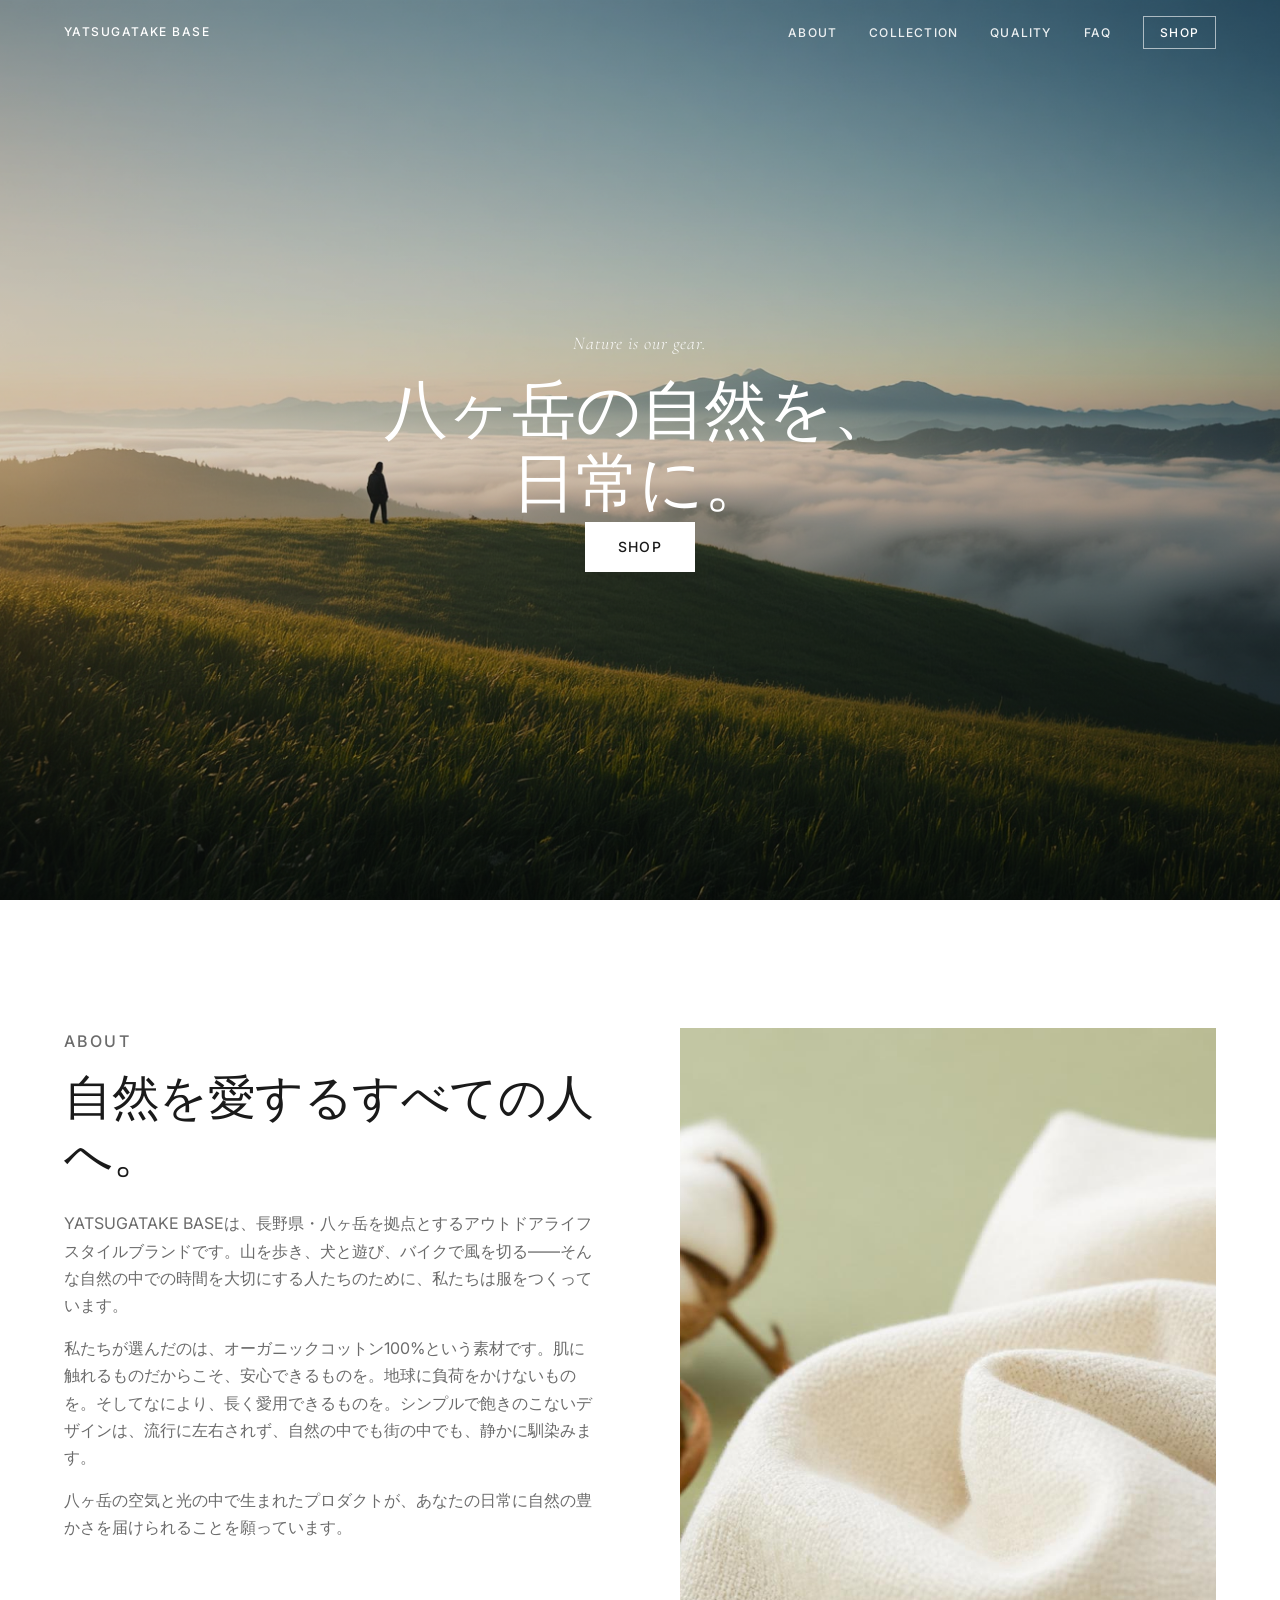
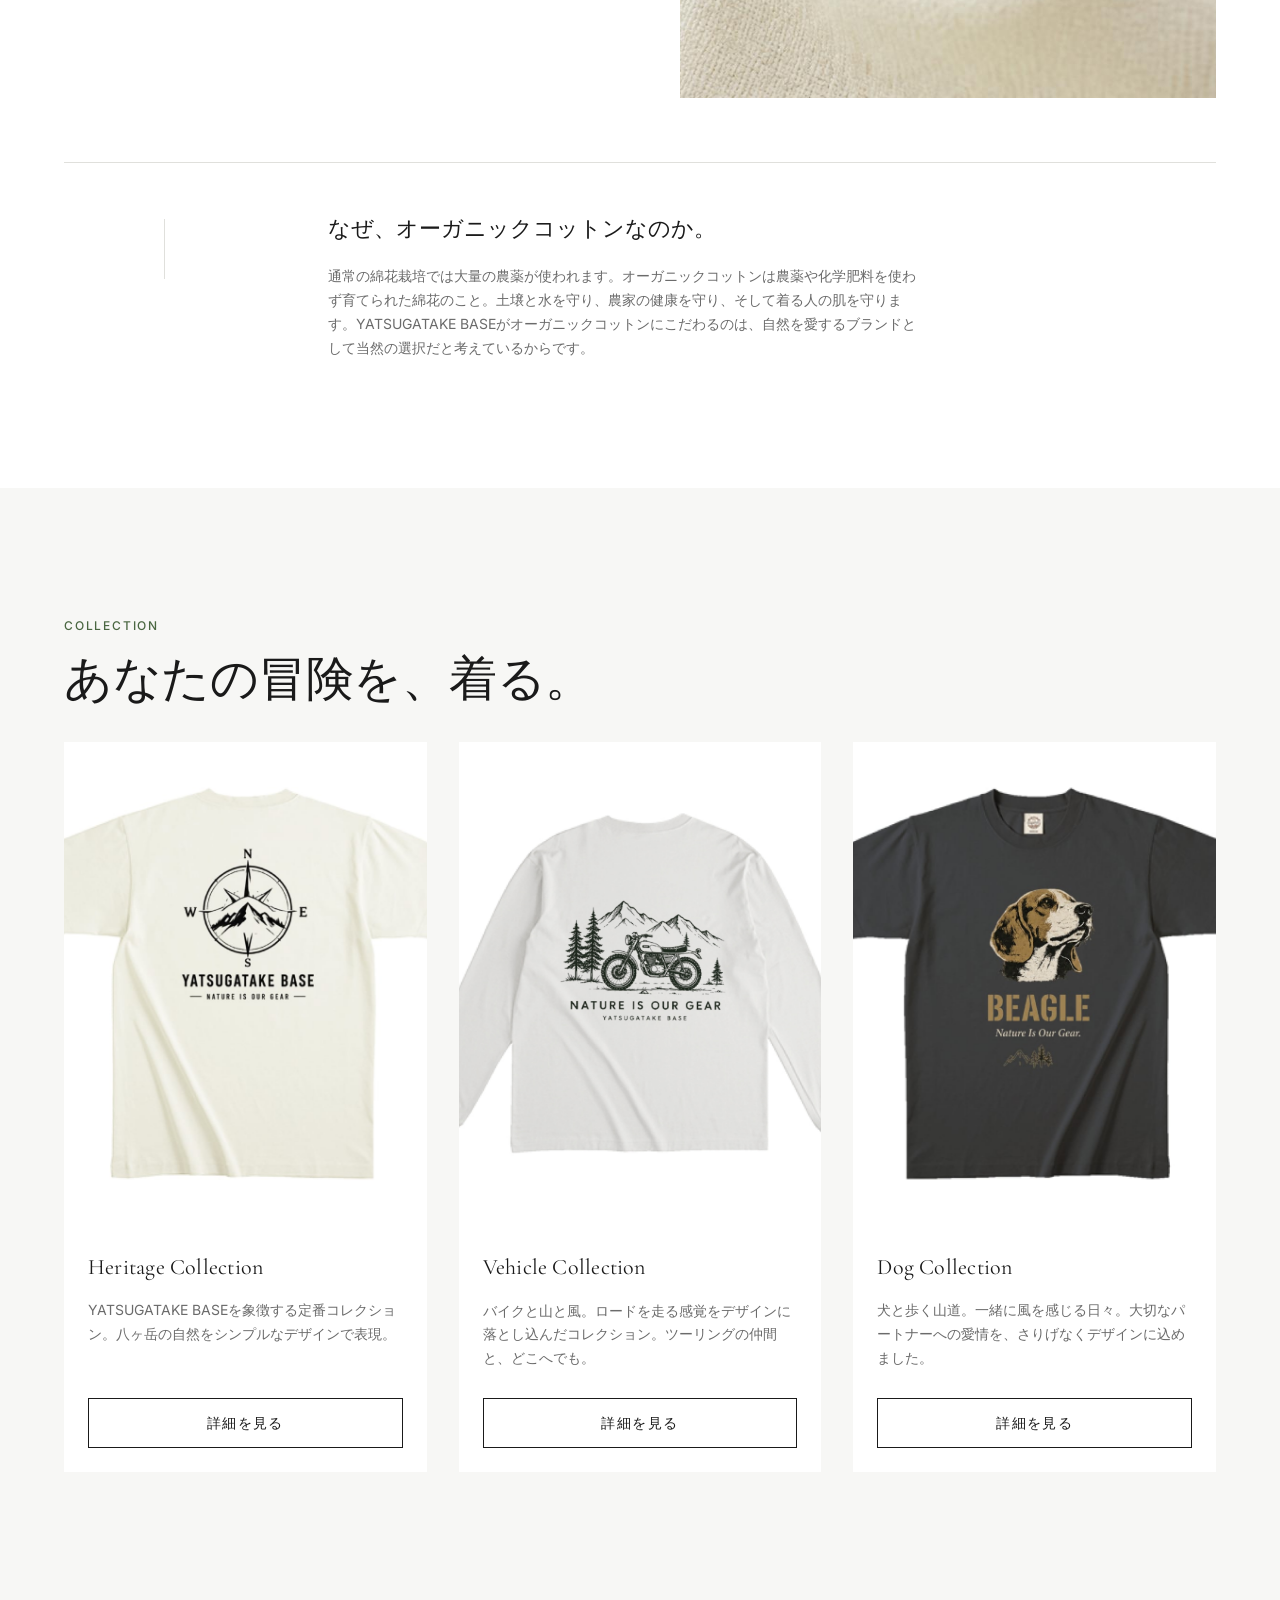
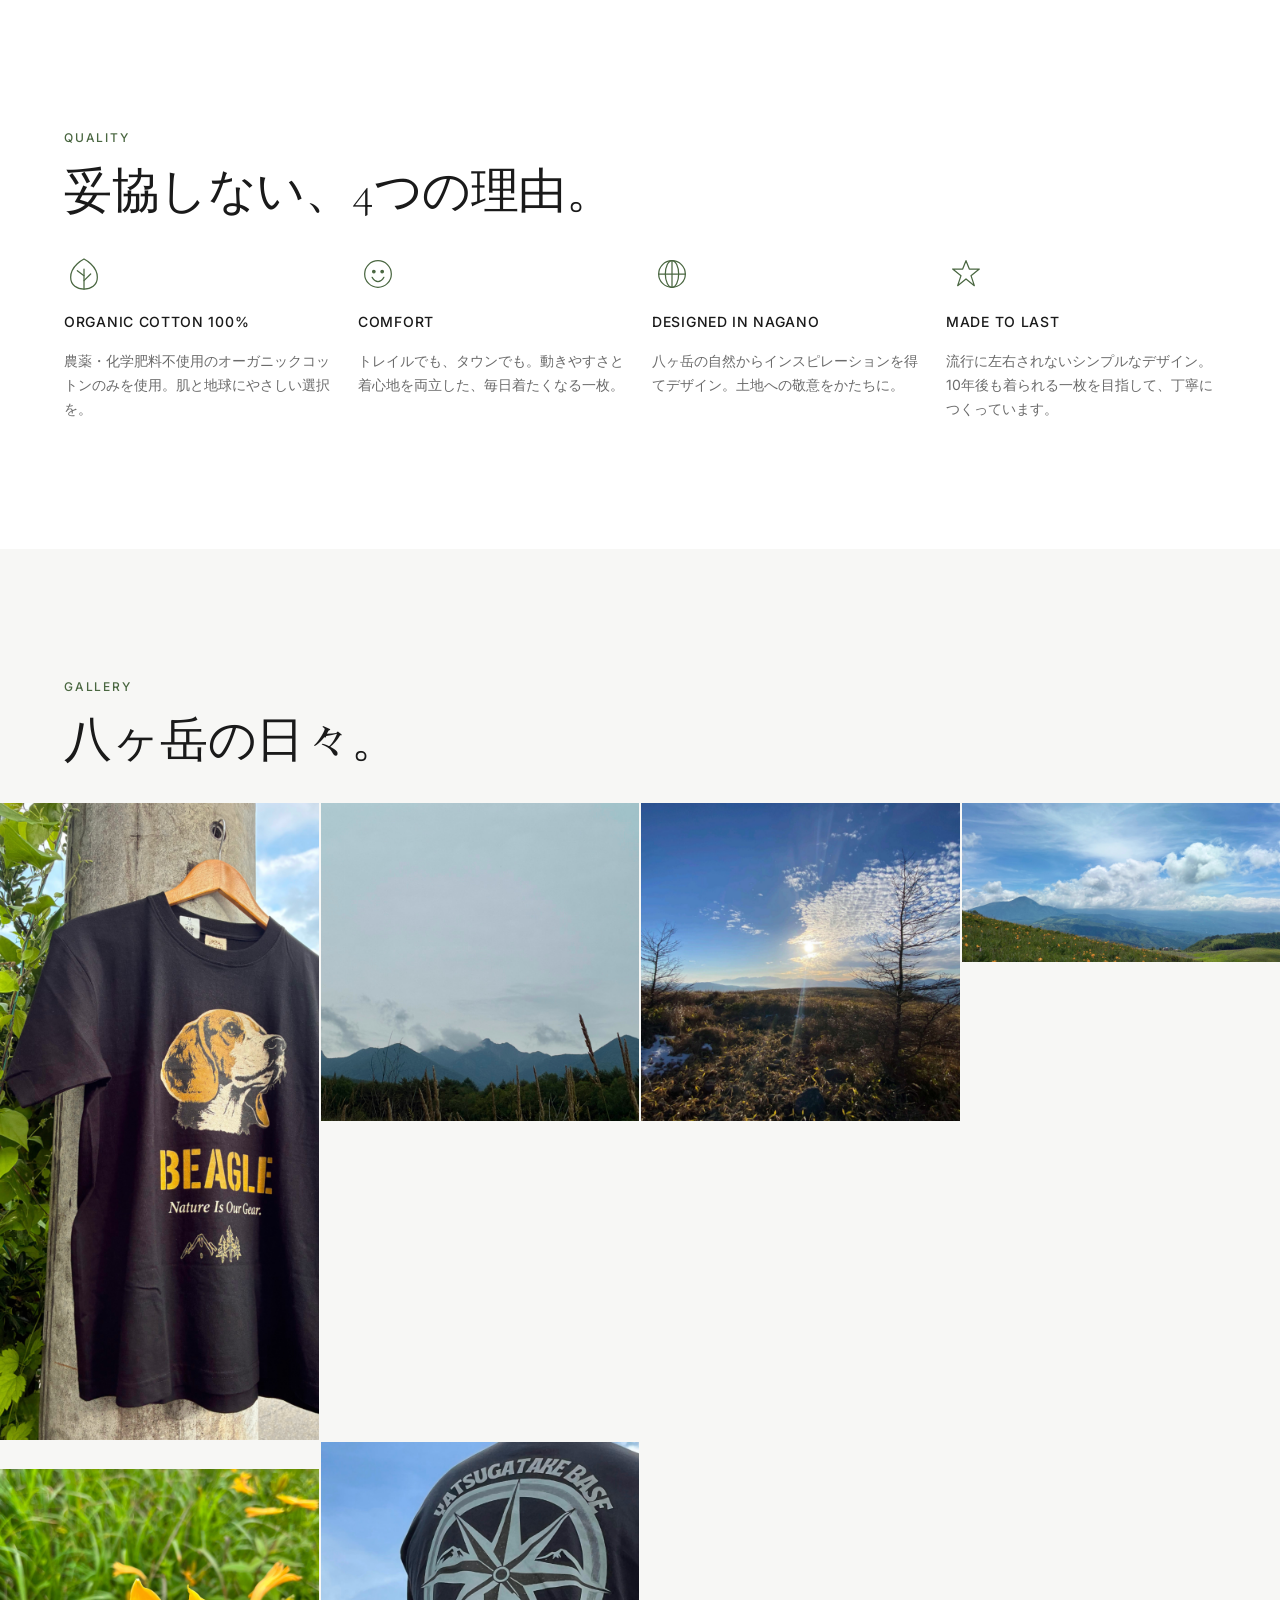
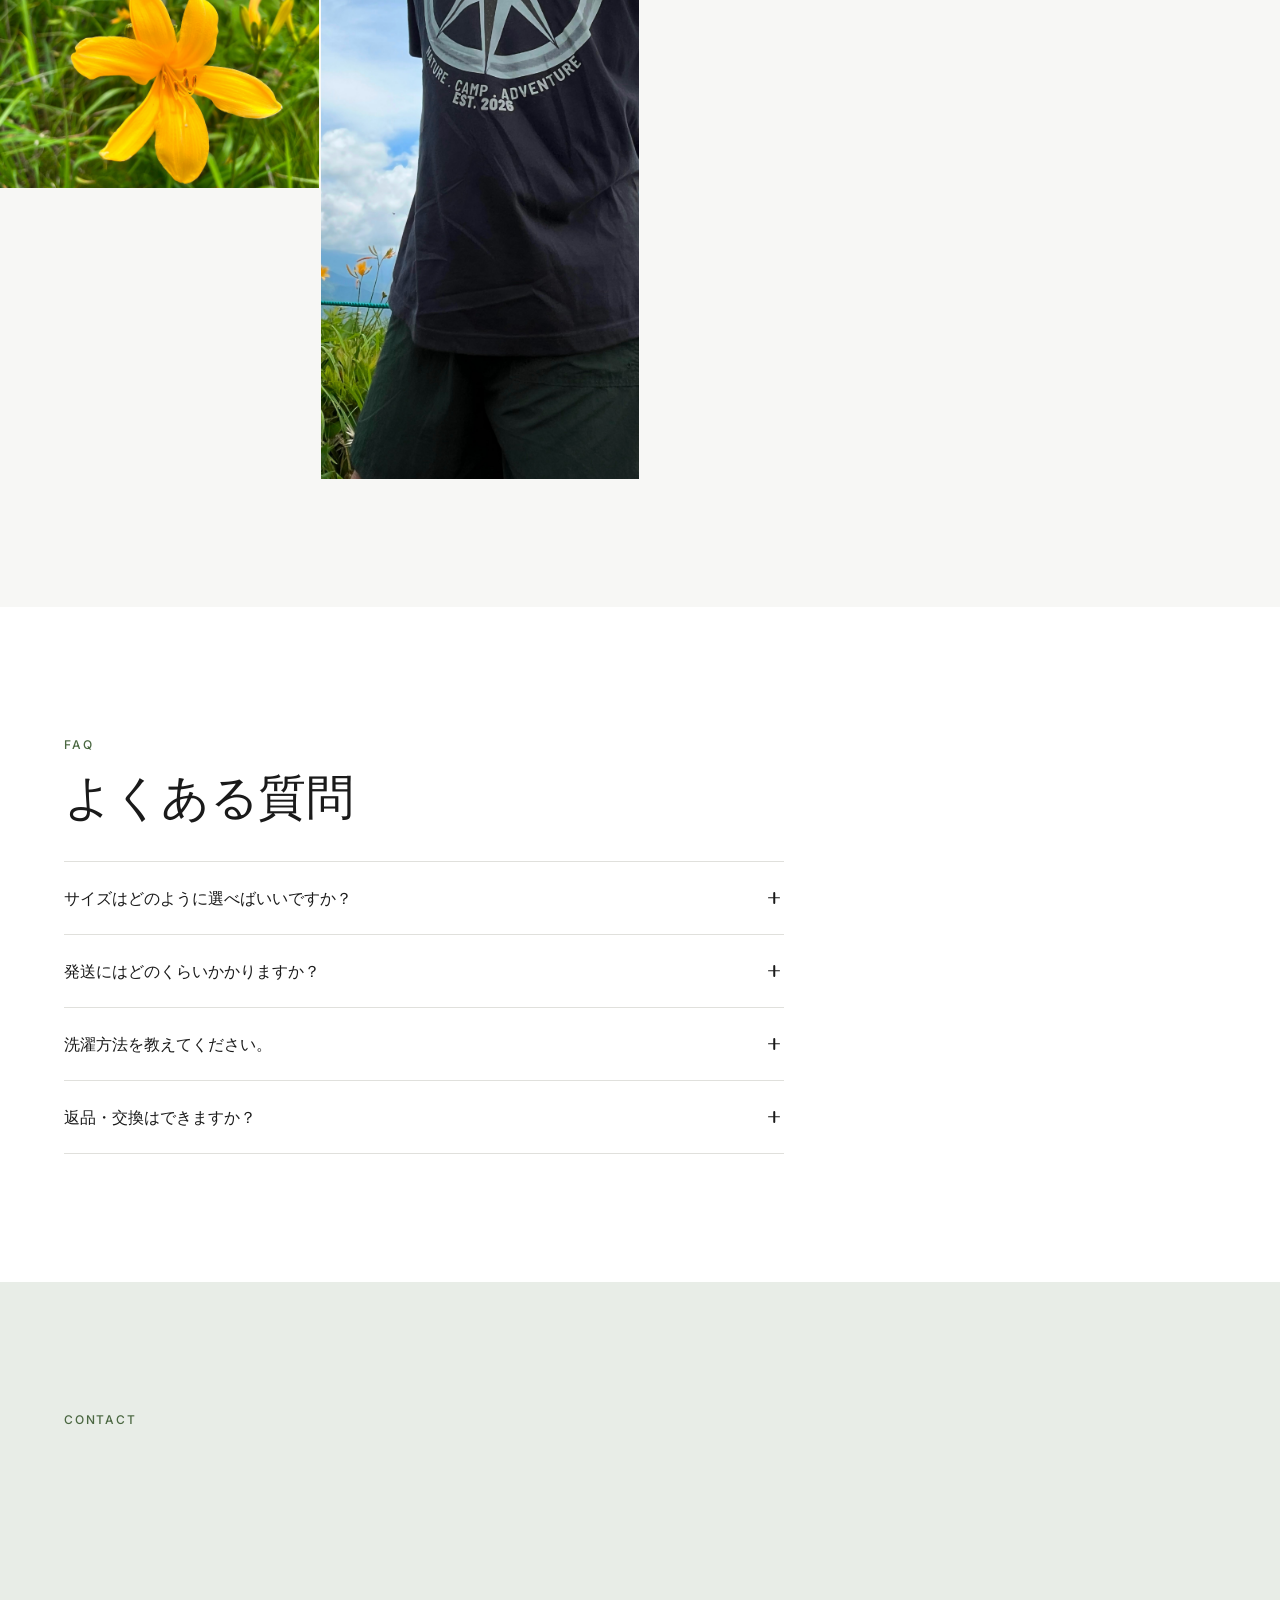
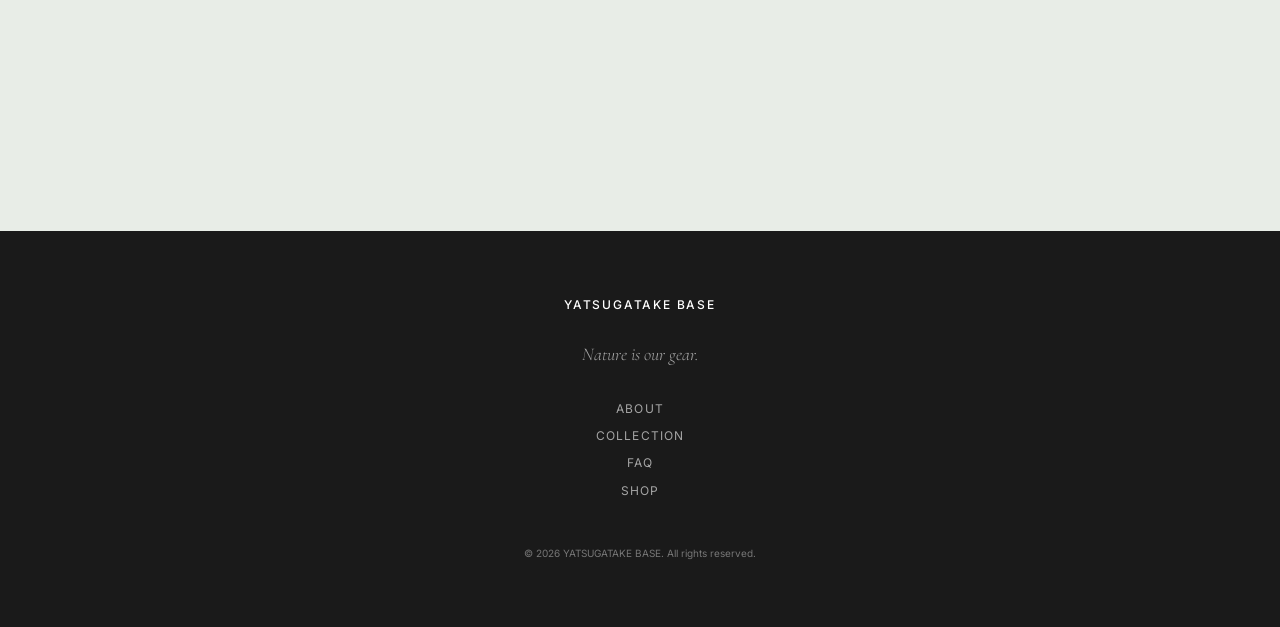
==== commit f2720859: "ギャラリー画像挿入" ====
--- a/index.html
+++ b/index.html
@@ -17,12 +17,17 @@
   <meta property="og:title" content="YATSUGATAKE BASE | Nature is our gear.">
   <meta property="og:description" content="八ヶ岳の自然を日常に。オーガニックコットン100%のライフスタイルウェアブランド。">
   <meta property="og:type" content="website">
-  <meta property="og:url" content="https://yatsugatake-base-site.pages.dev/">
+  <link rel="canonical" href="https://yatsugatakebase.com/">
+  <meta property="og:url" content="https://yatsugatakebase.com/">
 
   <!-- フォント -->
   <link rel="preconnect" href="https://fonts.googleapis.com">
   <link rel="preconnect" href="https://fonts.gstatic.com" crossorigin>
   <link href="https://fonts.googleapis.com/css2?family=Cormorant+Garamond:ital,wght@0,300;0,400;1,300;1,400&family=Inter:wght@300;400;500&display=swap" rel="stylesheet">
+
+  <!-- ファビコン -->
+  <link rel="icon" type="image/png" href="/favicon.png">
+  <link rel="apple-touch-icon" href="/apple-touch-icon.png">
 
   <!-- スタイルシート -->
   <link rel="stylesheet" href="css/style.css">
@@ -250,80 +255,27 @@
       <div class="gallery-grid reveal" role="list">
 
         <div class="gallery-item gallery-item--tall" role="listitem">
-          <div class="image-placeholder gallery-placeholder" role="img" aria-label="八ヶ岳の朝の稜線と雲海">
-            <svg viewBox="0 0 600 800" preserveAspectRatio="xMidYMid slice" aria-hidden="true">
-              <rect width="600" height="800" fill="#2C3E2D"/>
-              <rect y="560" width="600" height="240" fill="#1A2A1B"/>
-              <polygon points="0,560 150,300 300,460 450,220 600,380 600,560" fill="#243825"/>
-              <rect y="0" width="600" height="200" fill="#3A5C4A" opacity="0.5"/>
-            </svg>
-          </div>
-        </div>
-
-        <div class="gallery-item" role="listitem">
-          <div class="image-placeholder gallery-placeholder" role="img" aria-label="オーガニックコットンTシャツの着用イメージ">
-            <svg viewBox="0 0 600 500" preserveAspectRatio="xMidYMid slice" aria-hidden="true">
-              <rect width="600" height="500" fill="#E8EDE7"/>
-              <path d="M200,100 L240,60 L280,80 L300,70 L320,80 L360,60 L400,100 L380,130 L370,400 L230,400 L220,130 Z" fill="#F5F5F0" stroke="#D8D8D0" stroke-width="1.5"/>
-              <polygon points="300,160 360,280 240,280" fill="#4A6741" opacity="0.2"/>
-            </svg>
-          </div>
-        </div>
-
-        <div class="gallery-item" role="listitem">
-          <div class="image-placeholder gallery-placeholder" role="img" aria-label="犬と一緒に山道を歩く様子">
-            <svg viewBox="0 0 600 500" preserveAspectRatio="xMidYMid slice" aria-hidden="true">
-              <rect width="600" height="500" fill="#3A4F3B"/>
-              <rect y="320" width="600" height="180" fill="#2A3C2B"/>
-              <path d="M0,320 Q150,260 300,300 Q450,340 600,280 L600,320 Z" fill="#2F4A30"/>
-              <ellipse cx="380" cy="290" rx="30" ry="20" fill="#5A4A38" opacity="0.6"/>
-              <circle cx="380" cy="260" r="16" fill="#5A4A38" opacity="0.6"/>
-            </svg>
-          </div>
-        </div>
-
-        <div class="gallery-item gallery-item--wide" role="listitem">
-          <div class="image-placeholder gallery-placeholder" role="img" aria-label="八ヶ岳の森と光の様子">
-            <svg viewBox="0 0 1200 500" preserveAspectRatio="xMidYMid slice" aria-hidden="true">
-              <rect width="1200" height="500" fill="#2C3E2D"/>
-              <rect x="100" y="50" width="8" height="400" fill="#3A5030" opacity="0.7"/>
-              <rect x="300" y="30" width="10" height="420" fill="#3A5030" opacity="0.6"/>
-              <rect x="500" y="60" width="9" height="390" fill="#3A5030" opacity="0.7"/>
-              <rect x="700" y="40" width="11" height="410" fill="#3A5030" opacity="0.6"/>
-              <rect x="900" y="55" width="8" height="395" fill="#3A5030" opacity="0.7"/>
-              <rect x="1100" y="35" width="10" height="415" fill="#3A5030" opacity="0.6"/>
-              <ellipse cx="600" cy="100" rx="200" ry="60" fill="#F5E8C0" opacity="0.08"/>
-            </svg>
-          </div>
-        </div>
-
-        <div class="gallery-item" role="listitem">
-          <div class="image-placeholder gallery-placeholder" role="img" aria-label="バイクと山のある風景">
-            <svg viewBox="0 0 600 500" preserveAspectRatio="xMidYMid slice" aria-hidden="true">
-              <rect width="600" height="500" fill="#2A3038"/>
-              <polygon points="0,350 200,200 400,320 600,180 600,350" fill="#1E2830"/>
-              <circle cx="200" cy="360" r="50" fill="none" stroke="#4A5058" stroke-width="6" opacity="0.6"/>
-              <circle cx="400" cy="360" r="50" fill="none" stroke="#4A5058" stroke-width="6" opacity="0.6"/>
-              <rect x="200" y="320" width="200" height="30" rx="6" fill="#4A5058" opacity="0.5"/>
-            </svg>
-          </div>
-        </div>
-
-        <div class="gallery-item gallery-item--tall" role="listitem">
-          <div class="image-placeholder gallery-placeholder" role="img" aria-label="山頂付近でTシャツを着用している様子">
-            <svg viewBox="0 0 600 800" preserveAspectRatio="xMidYMid slice" aria-hidden="true">
-              <rect width="600" height="800" fill="#B8C8B8"/>
-              <rect y="480" width="600" height="320" fill="#8A9E8A"/>
-              <rect x="100" y="600" width="10" height="180" fill="#6A7E6A"/>
-              <rect x="300" y="580" width="12" height="200" fill="#6A7E6A"/>
-              <rect x="490" y="610" width="10" height="170" fill="#6A7E6A"/>
-              <!-- 人物シルエット -->
-              <circle cx="300" cy="280" r="32" fill="#3A4A3A" opacity="0.7"/>
-              <rect x="272" y="312" width="56" height="120" rx="8" fill="#F5F5F0" opacity="0.9"/>
-              <rect x="252" y="320" width="20" height="80" rx="6" fill="#3A4A3A" opacity="0.6"/>
-              <rect x="328" y="320" width="20" height="80" rx="6" fill="#3A4A3A" opacity="0.6"/>
-            </svg>
-          </div>
+          <img src="images/No1(800×1600).png" alt="ビーグルTee" loading="lazy">
+        </div>
+
+        <div class="gallery-item gallery-item--tall" role="listitem">
+          <img src="images/No2(800×800).png" alt="曇りのyatsugatake" loading="lazy">
+        </div>
+
+        <div class="gallery-item gallery-item--tall" role="listitem">
+          <img src="images/No3(800×800).png" alt="霧ヶ峰の朝焼け" loading="lazy">
+        </div>
+
+        <div class="gallery-item gallery-item--tall" role="listitem">
+          <img src="images/No4(1600×800).png" alt="八ヶ岳とニッコウキスゲ" loading="lazy">
+        </div>
+
+        <div class="gallery-item gallery-item--tall" role="listitem">
+        　<img src="images/No5(800×800).png" alt="ニッコウキスゲ" loading="lazy">
+        </div>
+
+        <div class="gallery-item gallery-item--tall" role="listitem">
+          <img src="images/No6(800×1600).png" alt="yatsugatakebaseTee" loading="lazy">
         </div>
 
       </div>
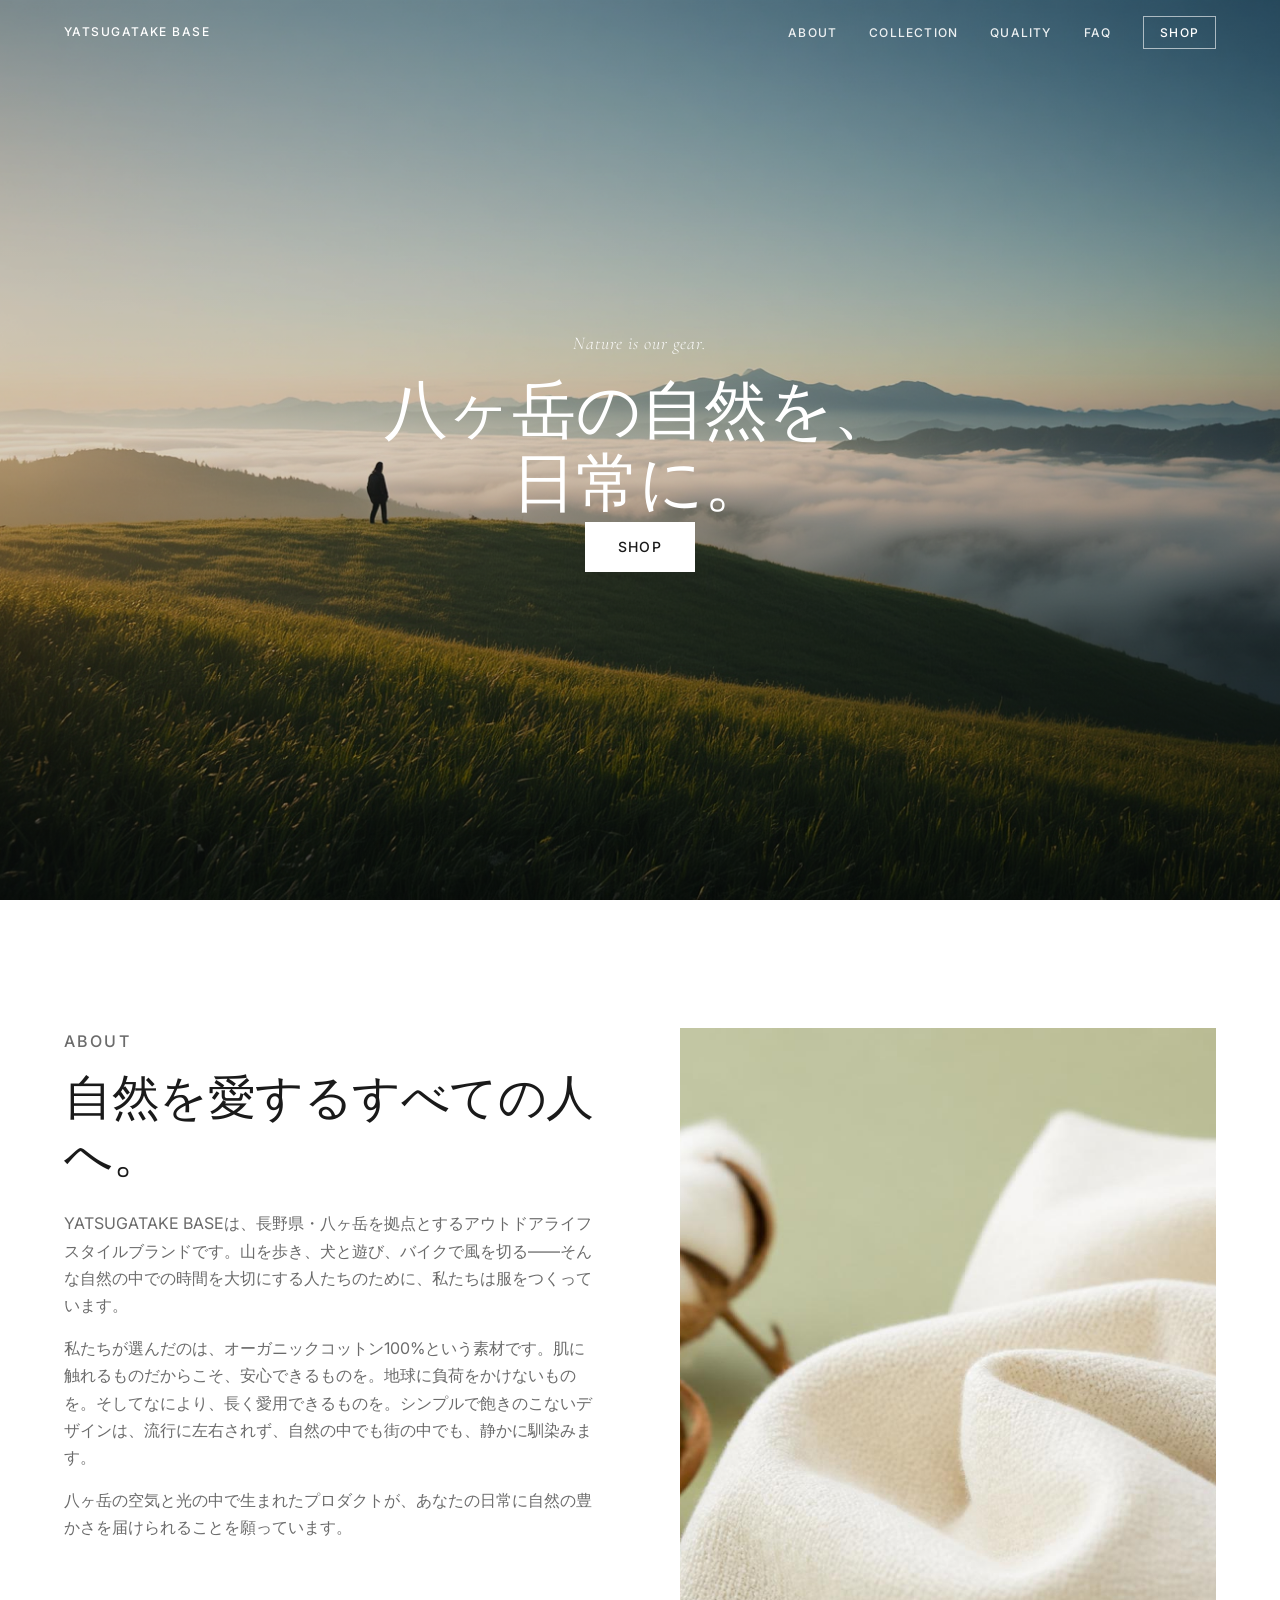
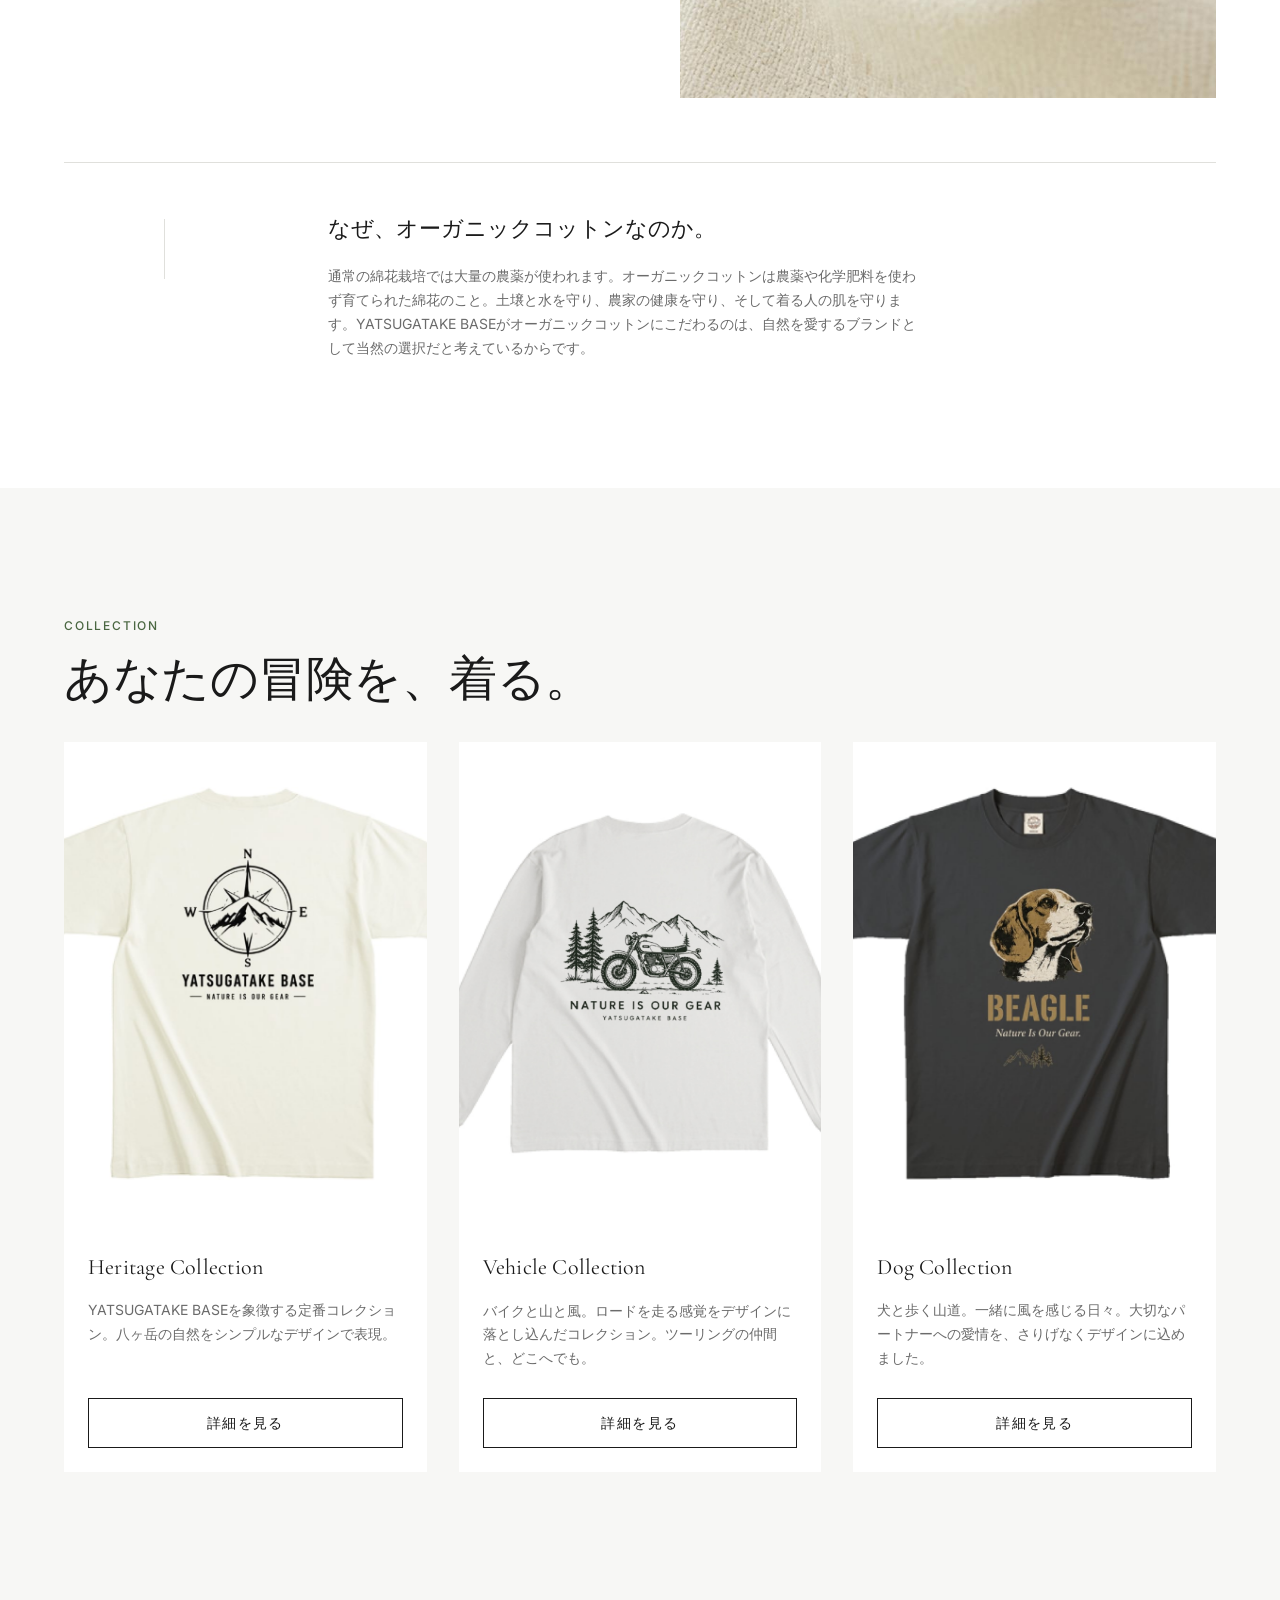
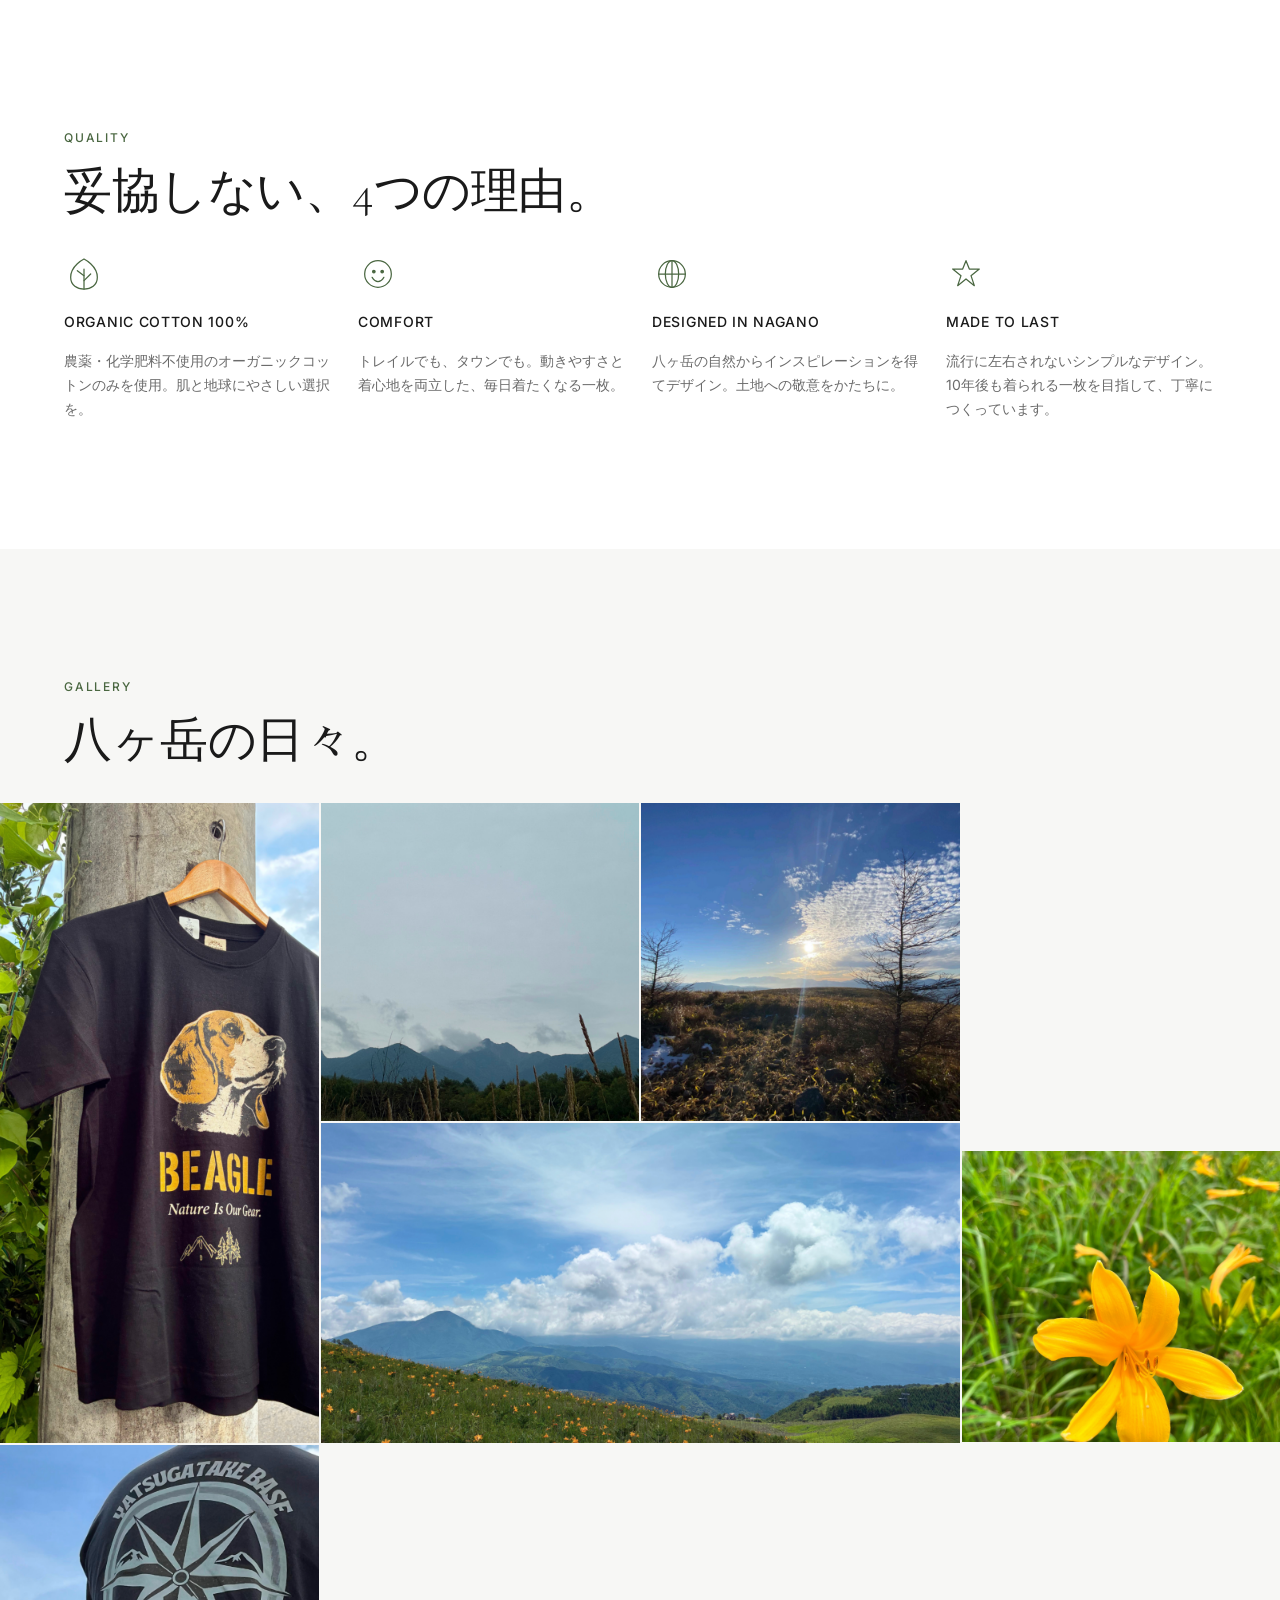
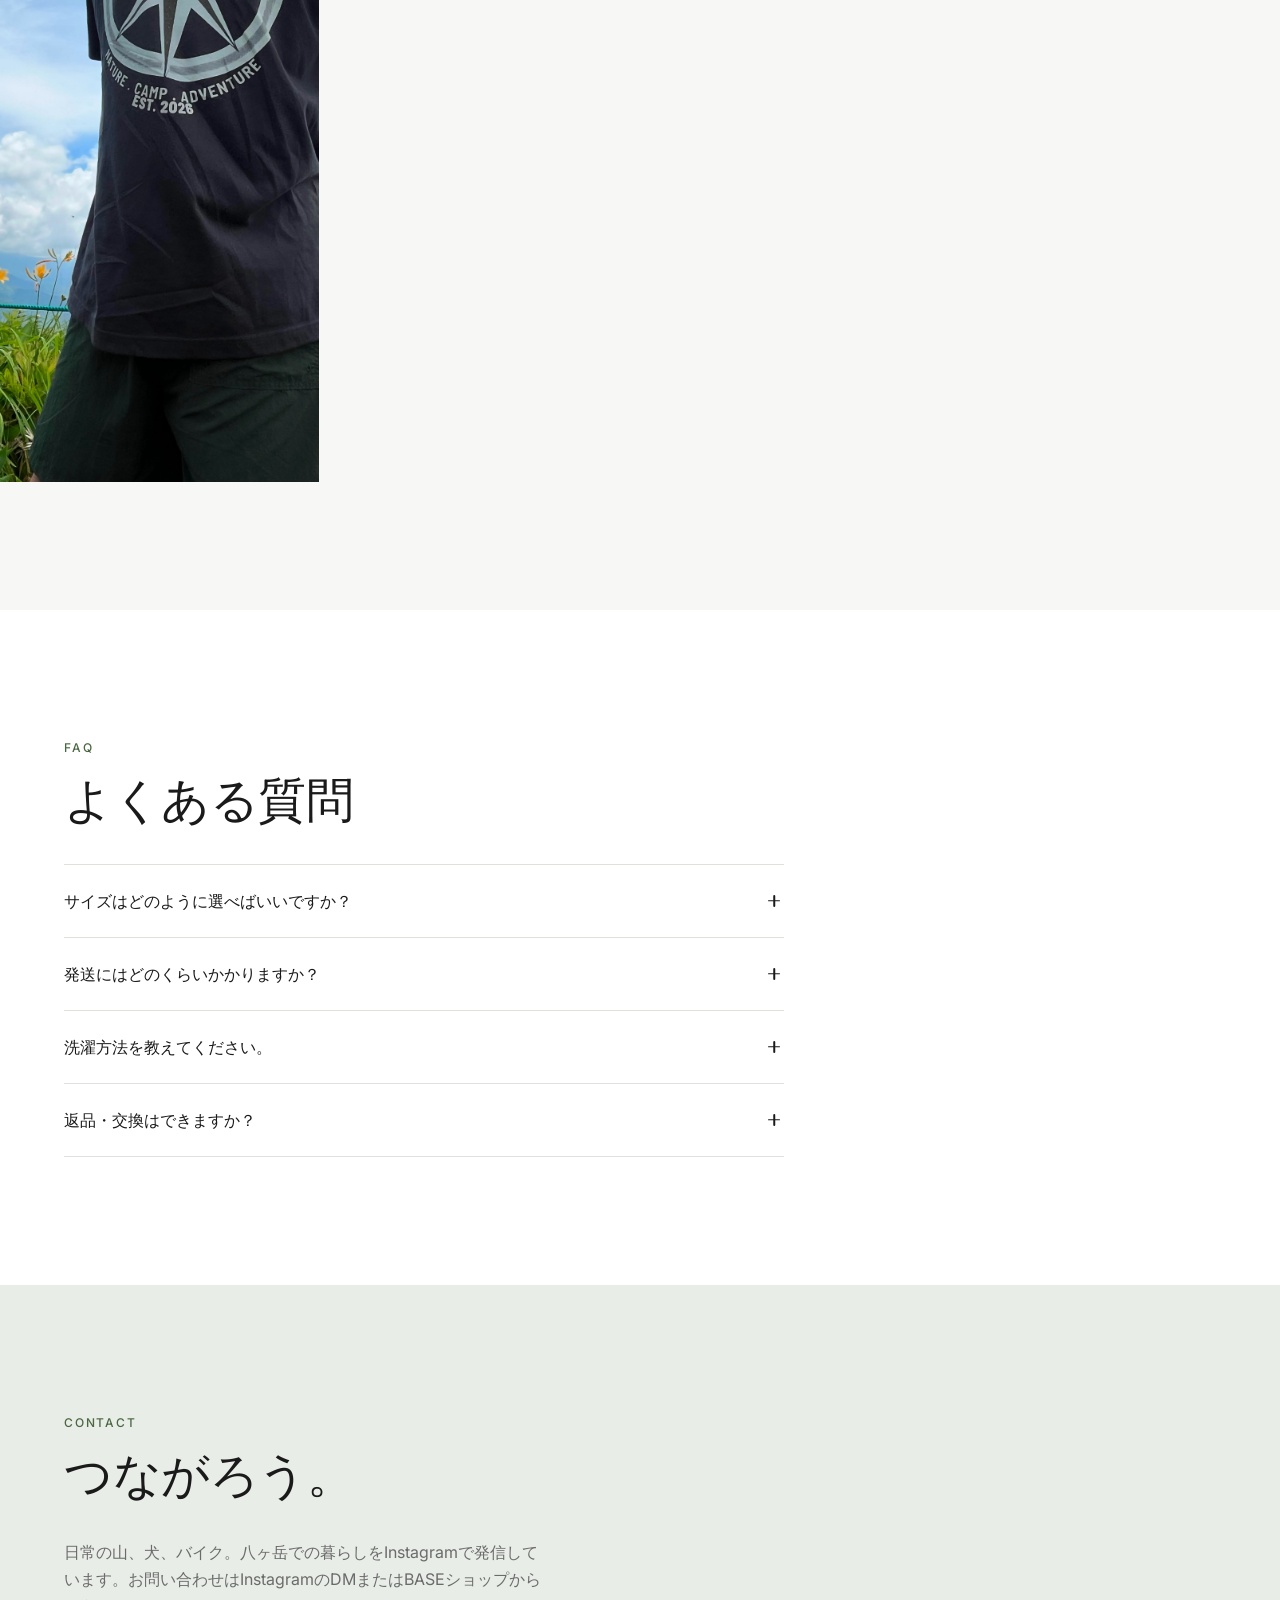
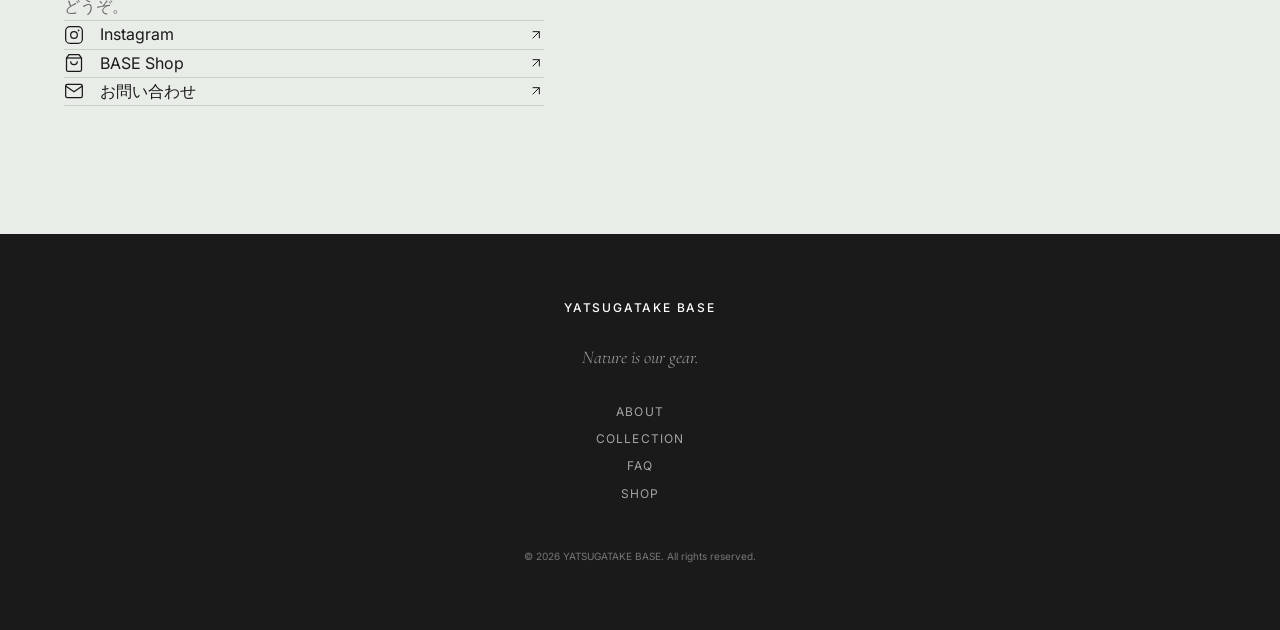
==== commit 8f722d4d: "ギャラリーサイズ変更" ====
--- a/index.html
+++ b/index.html
@@ -258,19 +258,19 @@
           <img src="images/No1(800×1600).png" alt="ビーグルTee" loading="lazy">
         </div>
 
-        <div class="gallery-item gallery-item--tall" role="listitem">
+        <div class="gallery-item" role="listitem">
           <img src="images/No2(800×800).png" alt="曇りのyatsugatake" loading="lazy">
         </div>
 
-        <div class="gallery-item gallery-item--tall" role="listitem">
+        <div class="gallery-item" role="listitem">
           <img src="images/No3(800×800).png" alt="霧ヶ峰の朝焼け" loading="lazy">
         </div>
 
-        <div class="gallery-item gallery-item--tall" role="listitem">
+        <div class="gallery-item gallery-item--wide" role="listitem">
           <img src="images/No4(1600×800).png" alt="八ヶ岳とニッコウキスゲ" loading="lazy">
         </div>
 
-        <div class="gallery-item gallery-item--tall" role="listitem">
+        <div class="gallery-item" role="listitem">
         　<img src="images/No5(800×800).png" alt="ニッコウキスゲ" loading="lazy">
         </div>
 
--- a/css/style.css
+++ b/css/style.css
@@ -637,7 +637,7 @@
 
 .gallery-grid {
   display: grid;
-  grid-template-columns: 1fr 1fr;
+  grid-template-columns: repeat(2, 1fr);
   gap: 2px;
 }
 
@@ -646,6 +646,14 @@
   aspect-ratio: 1;
 }
 
+.gallery-item img {
+  width: 100%;
+  height: 100%;
+  object-fit: cover;
+  object-position: center;
+  display: block;
+}
+
 .gallery-item--tall {
   grid-row: span 2;
   aspect-ratio: auto;
@@ -653,7 +661,21 @@
 
 .gallery-item--wide {
   grid-column: span 2;
-  aspect-ratio: 2;
+  aspect-ratio: 2 / 1;
+}
+
+/* タブレット以上 */
+@media (min-width: 640px) {
+  .gallery-grid {
+    grid-template-columns: repeat(3, 1fr);
+  }
+}
+
+/* デスクトップ */
+@media (min-width: 1024px) {
+  .gallery-grid {
+    grid-template-columns: repeat(4, 1fr);
+  }
 }
 
 .gallery-placeholder {
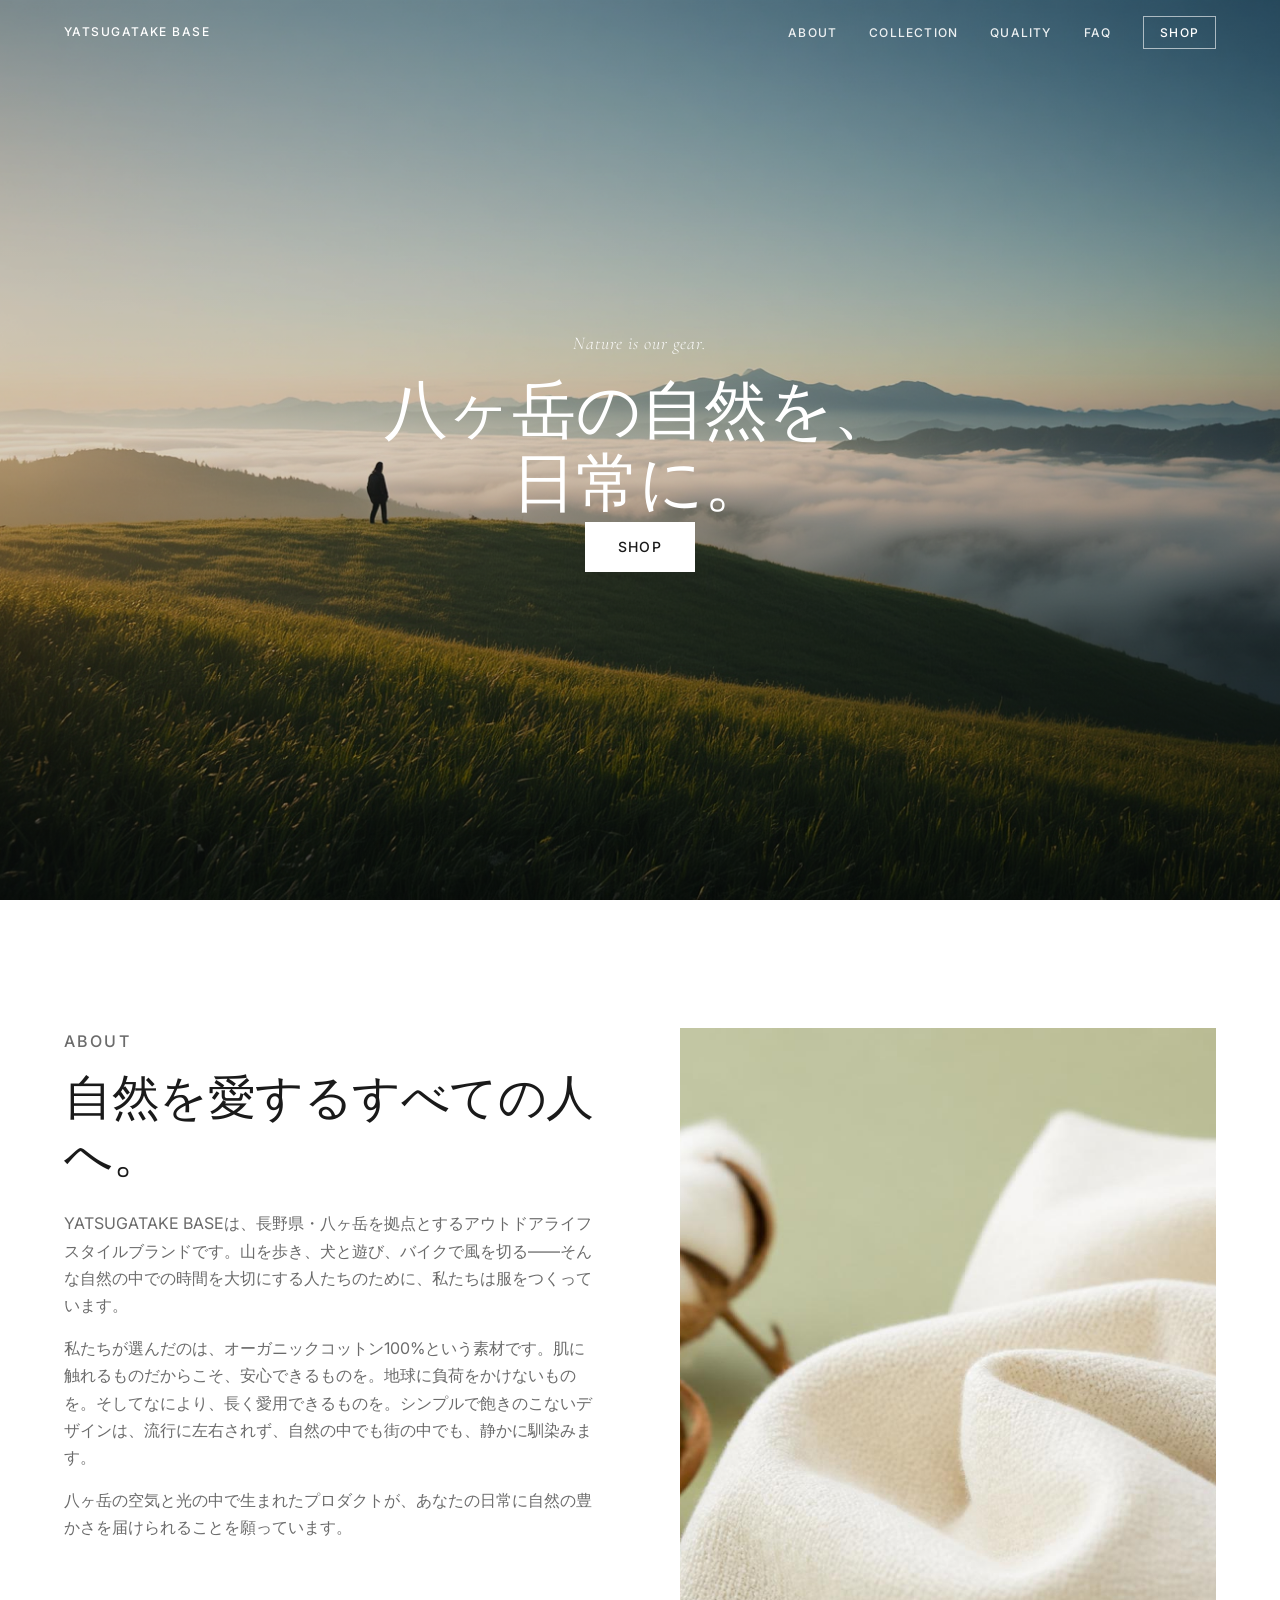
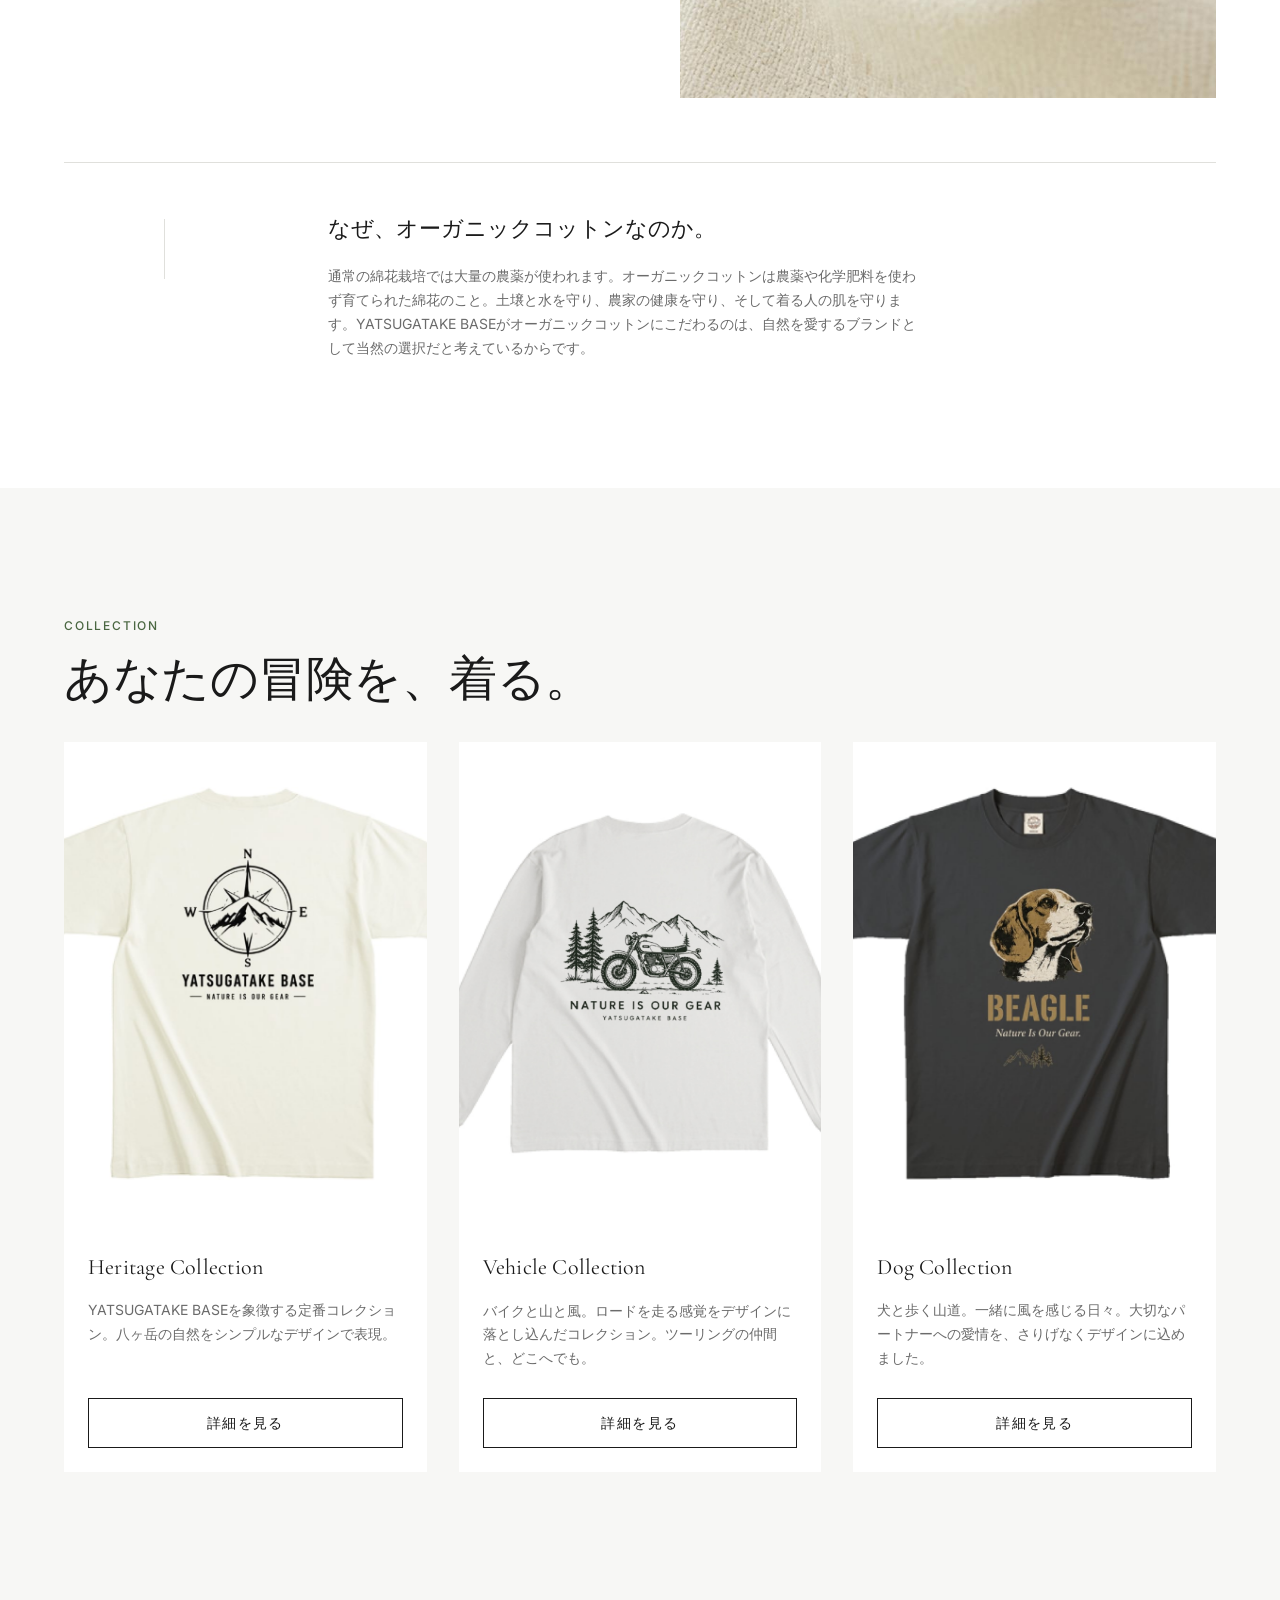
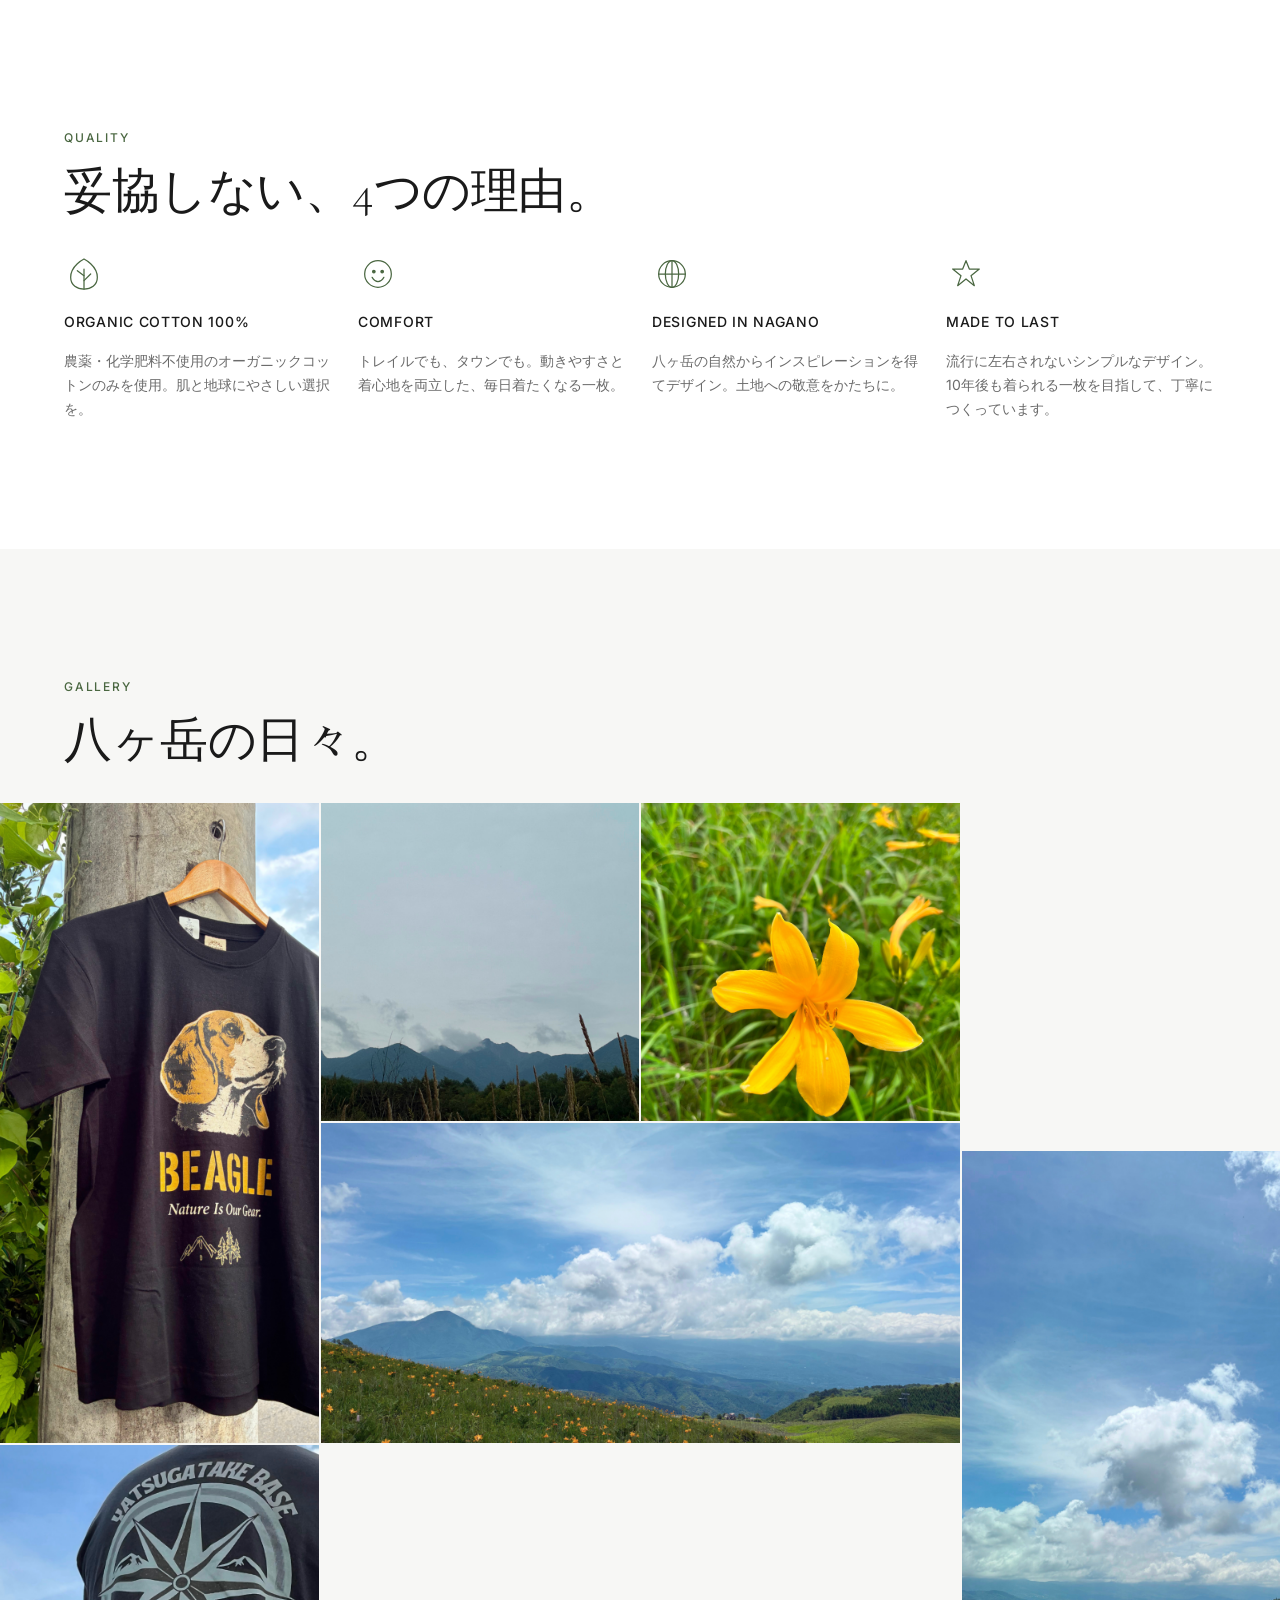
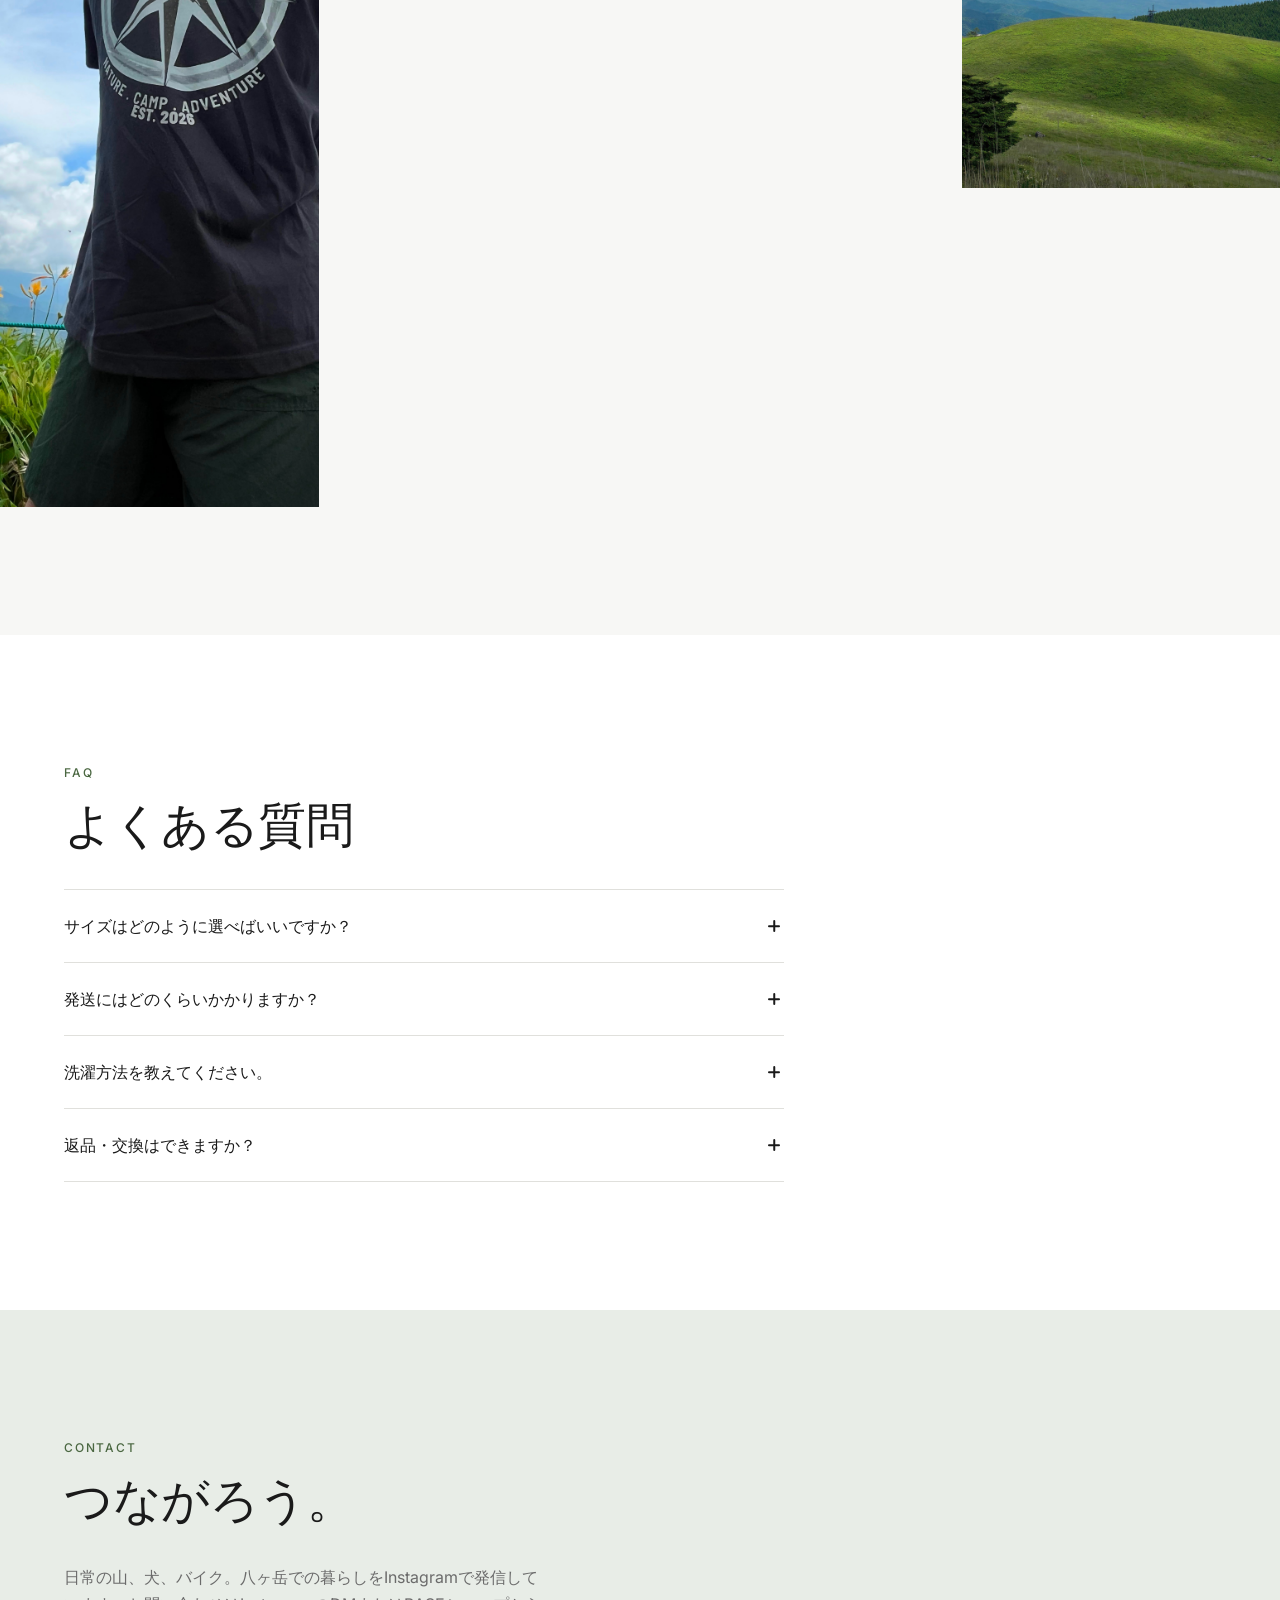
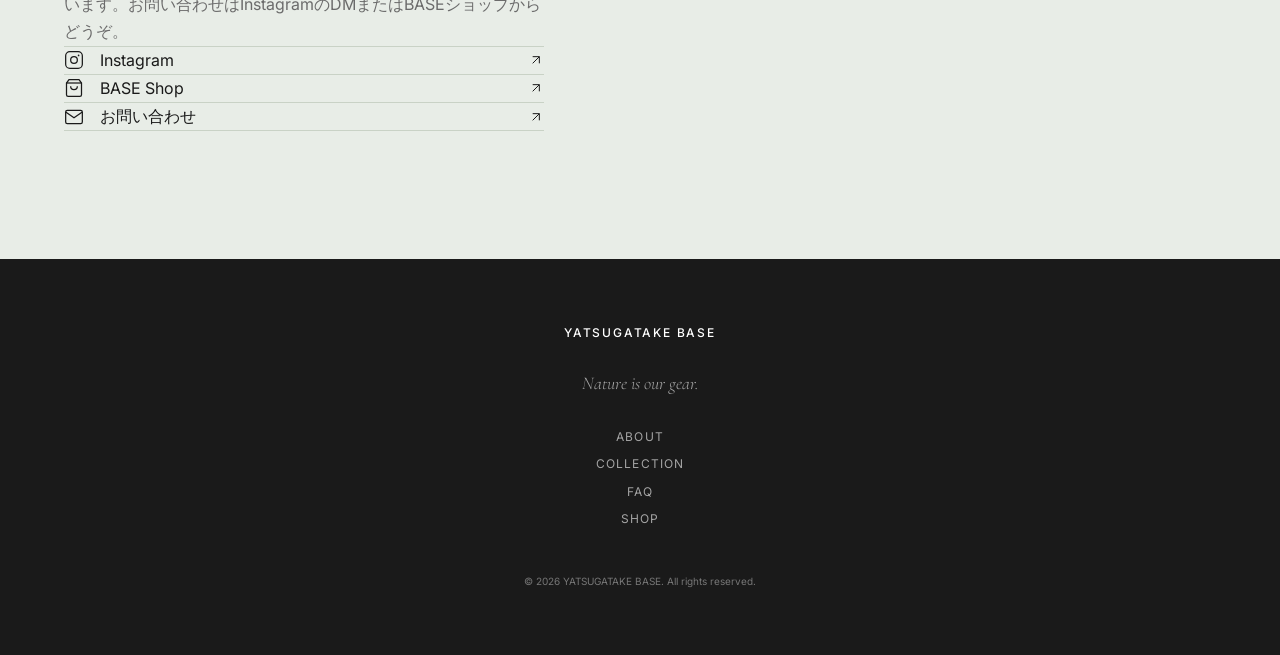
==== commit cb5a7356: "ギャラリーサイズ変更2" ====
--- a/index.html
+++ b/index.html
@@ -263,15 +263,15 @@
         </div>
 
         <div class="gallery-item" role="listitem">
-          <img src="images/No3(800×800).png" alt="霧ヶ峰の朝焼け" loading="lazy">
+          <img src="images/No3(800×800).png" alt="ニッコウキスゲ" loading="lazy">
         </div>
 
         <div class="gallery-item gallery-item--wide" role="listitem">
           <img src="images/No4(1600×800).png" alt="八ヶ岳とニッコウキスゲ" loading="lazy">
         </div>
 
-        <div class="gallery-item" role="listitem">
-        　<img src="images/No5(800×800).png" alt="ニッコウキスゲ" loading="lazy">
+        <div class="gallery-item gallery-item--tall" role="listitem">
+        　<img src="images/No5(800×1600).png" alt="高原" loading="lazy">
         </div>
 
         <div class="gallery-item gallery-item--tall" role="listitem">
